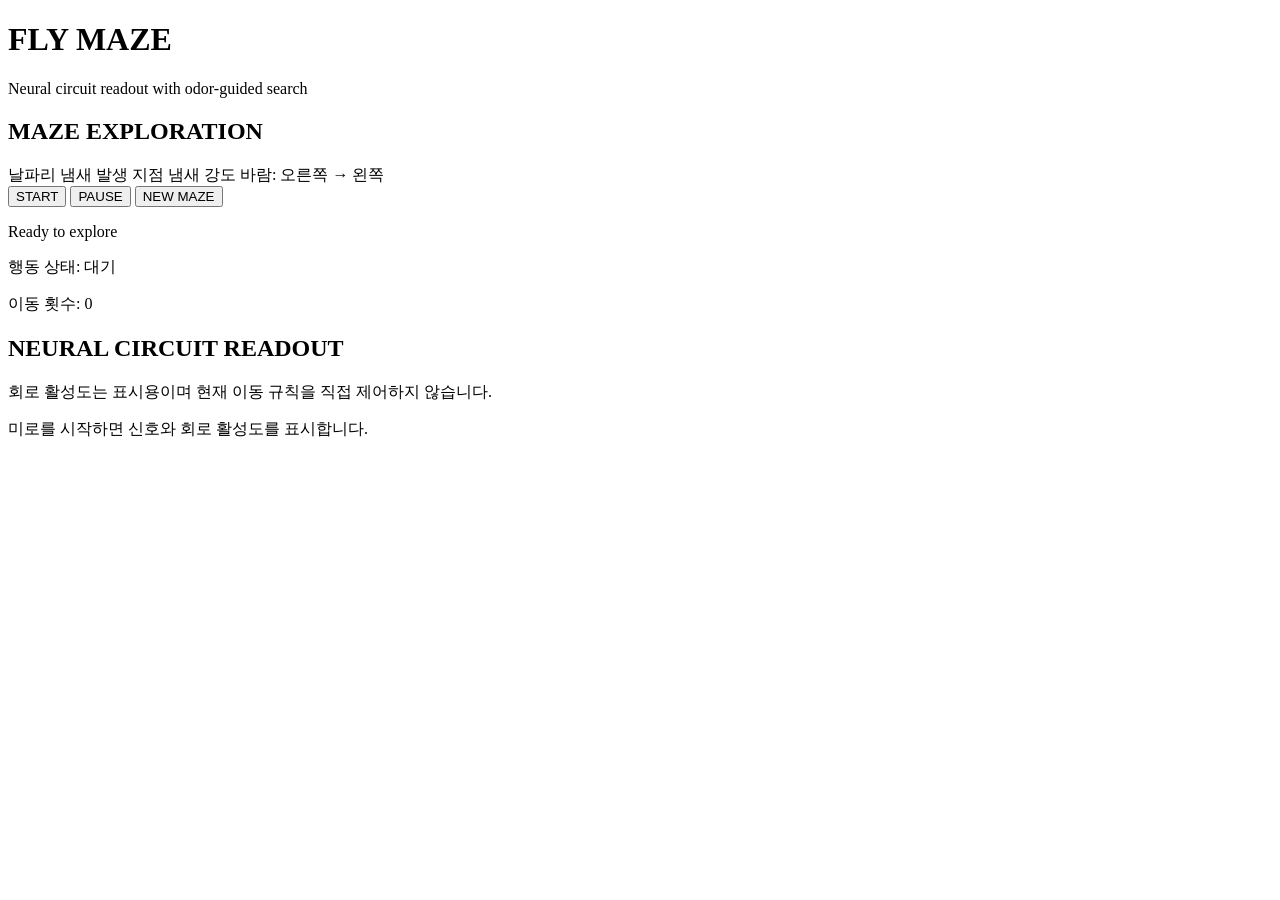
==== Fly_Maze/index.html @ 47dd35a2 "Add Fly Maze biology-inspired prototype" ====
<!DOCTYPE html>
<html lang="ko">
<head>
    <meta charset="UTF-8">
    <meta name="viewport" content="width=device-width, initial-scale=1.0">
    <title>Fly Maze</title>
    <link rel="stylesheet" href="style.css">
</head>
<body>
    <header>
        <h1>FLY MAZE</h1>
        <p>Neural circuit readout with odor-guided search</p>
    </header>
    <main>
        <section class="maze-section">
            <h2>MAZE EXPLORATION</h2>
            <div id="maze" aria-label="미로 시뮬레이션"></div>
            <div class="legend">
                <span><i class="legend-fly"></i>날파리</span>
                <span><i class="legend-goal"></i>냄새 발생 지점</span>
                <span><i class="legend-odor"></i>냄새 강도</span>
                <span>바람: 오른쪽 → 왼쪽</span>
            </div>
            <div class="controls">
                <button id="startBtn" type="button">START</button>
                <button id="pauseBtn" type="button">PAUSE</button>
                <button id="resetBtn" type="button">NEW MAZE</button>
            </div>
            <p id="status" role="status">Ready to explore</p>
            <p id="behaviorMode" class="readout">행동 상태: 대기</p>
            <p id="stepCounter" class="readout">이동 횟수: 0</p>
        </section>
        <section class="neural-section">
            <h2>NEURAL CIRCUIT READOUT</h2>
            <p class="note">회로 활성도는 표시용이며 현재 이동 규칙을 직접 제어하지 않습니다.</p>
            <div id="neuralInfo" aria-live="polite">미로를 시작하면 신호와 회로 활성도를 표시합니다.</div>
        </section>
    </main>
    <script src="neural.js"></script>
    <script src="script.js"></script>
</body>
</html>
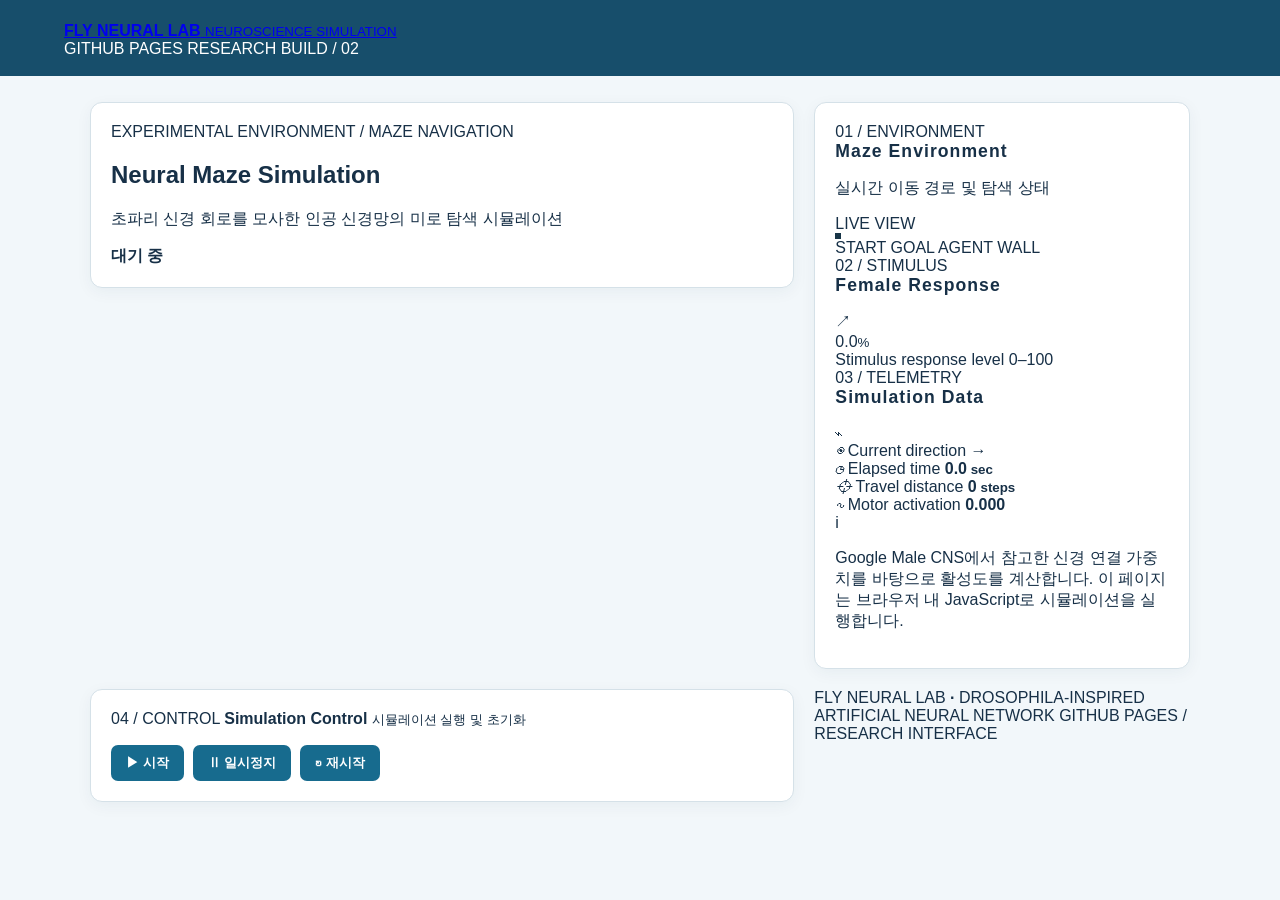
==== commit cbb45968: "Redesign GitHub Pages interface with scientific dark dashboard" ====
--- a/Fly_Maze/index.html
+++ b/Fly_Maze/index.html
@@ -3,40 +3,137 @@
 <head>
     <meta charset="UTF-8">
     <meta name="viewport" content="width=device-width, initial-scale=1.0">
-    <title>Fly Maze</title>
+    <meta name="theme-color" content="#080f1b">
+    <title>Fly Neural Lab | Maze Simulation</title>
+    <link rel="preconnect" href="https://fonts.googleapis.com">
+    <link rel="preconnect" href="https://fonts.gstatic.com" crossorigin>
+    <link href="https://fonts.googleapis.com/css2?family=DM+Mono:wght@400;500&family=Inter:wght@400;500;600;700;800&family=Noto+Sans+KR:wght@400;500;600;700&display=swap" rel="stylesheet">
     <link rel="stylesheet" href="style.css">
 </head>
 <body>
-    <header>
-        <h1>FLY MAZE</h1>
-        <p>Neural circuit readout with odor-guided search</p>
-    </header>
-    <main>
-        <section class="maze-section">
-            <h2>MAZE EXPLORATION</h2>
-            <div id="maze" aria-label="미로 시뮬레이션"></div>
-            <div class="legend">
-                <span><i class="legend-fly"></i>날파리</span>
-                <span><i class="legend-goal"></i>냄새 발생 지점</span>
-                <span><i class="legend-odor"></i>냄새 강도</span>
-                <span>바람: 오른쪽 → 왼쪽</span>
+    <div class="app-shell">
+        <header class="topbar">
+            <a class="brand" href="./" aria-label="Fly Neural Lab home">
+                <span class="brand-mark"><span></span><span></span><span></span></span>
+                <span class="brand-copy">
+                    <strong>FLY NEURAL LAB</strong>
+                    <small>NEUROSCIENCE SIMULATION</small>
+                </span>
+            </a>
+            <div class="topbar-meta">
+                <span class="system-indicator"><i></i> GITHUB PAGES</span>
+                <span class="version-label">RESEARCH BUILD / 02</span>
             </div>
-            <div class="controls">
-                <button id="startBtn" type="button">START</button>
-                <button id="pauseBtn" type="button">PAUSE</button>
-                <button id="resetBtn" type="button">NEW MAZE</button>
-            </div>
-            <p id="status" role="status">Ready to explore</p>
-            <p id="behaviorMode" class="readout">행동 상태: 대기</p>
-            <p id="stepCounter" class="readout">이동 횟수: 0</p>
-        </section>
-        <section class="neural-section">
-            <h2>NEURAL CIRCUIT READOUT</h2>
-            <p class="note">회로 활성도는 표시용이며 현재 이동 규칙을 직접 제어하지 않습니다.</p>
-            <div id="neuralInfo" aria-live="polite">미로를 시작하면 신호와 회로 활성도를 표시합니다.</div>
-        </section>
-    </main>
-    <script src="neural.js"></script>
+        </header>
+
+        <main class="dashboard">
+            <section class="page-heading">
+                <div>
+                    <div class="eyebrow">EXPERIMENTAL ENVIRONMENT <span> / </span> MAZE NAVIGATION</div>
+                    <h1>Neural Maze Simulation</h1>
+                    <p>초파리 신경 회로를 모사한 인공 신경망의 미로 탐색 시뮬레이션</p>
+                </div>
+                <div class="run-state">
+                    <span class="state-dot"></span>
+                    <span id="status" role="status">대기 중</span>
+                </div>
+            </section>
+
+            <section class="workspace">
+                <article class="panel maze-panel">
+                    <div class="panel-heading">
+                        <div>
+                            <span class="panel-index">01 / ENVIRONMENT</span>
+                            <h2>Maze Environment</h2>
+                            <p>실시간 이동 경로 및 탐색 상태</p>
+                        </div>
+                        <span class="live-tag"><i></i> LIVE VIEW</span>
+                    </div>
+                    <div class="maze-stage">
+                        <div class="maze-frame">
+                            <div id="maze" aria-label="미로 시뮬레이션 화면"></div>
+                        </div>
+                    </div>
+                    <div class="maze-legend">
+                        <span><i class="legend-start"></i> START</span>
+                        <span><i class="legend-goal"></i> GOAL</span>
+                        <span><i class="legend-fly"></i> AGENT</span>
+                        <span><i class="legend-wall"></i> WALL</span>
+                    </div>
+                </article>
+
+                <aside class="side-column">
+                    <article class="panel response-panel">
+                        <div class="panel-heading compact">
+                            <div>
+                                <span class="panel-index">02 / STIMULUS</span>
+                                <h2>Female Response</h2>
+                            </div>
+                            <span class="mini-icon">↗</span>
+                        </div>
+                        <div class="response-reading">
+                            <span id="responseValue">0.0</span><small>%</small>
+                        </div>
+                        <div class="response-track"><div id="responseBar"></div></div>
+                        <div class="metric-foot">
+                            <span>Stimulus response level</span>
+                            <span class="metric-unit">0–100</span>
+                        </div>
+                    </article>
+
+                    <article class="panel telemetry-panel">
+                        <div class="panel-heading compact">
+                            <div>
+                                <span class="panel-index">03 / TELEMETRY</span>
+                                <h2>Simulation Data</h2>
+                            </div>
+                            <span class="telemetry-icon">⌁</span>
+                        </div>
+                        <div class="telemetry-list">
+                            <div class="telemetry-row">
+                                <span class="telemetry-label"><i class="data-icon">◉</i> Current direction</span>
+                                <strong id="direction">→</strong>
+                            </div>
+                            <div class="telemetry-row">
+                                <span class="telemetry-label"><i class="data-icon">◷</i> Elapsed time</span>
+                                <strong><span id="time">0.0</span><small> sec</small></strong>
+                            </div>
+                            <div class="telemetry-row">
+                                <span class="telemetry-label"><i class="data-icon">⌖</i> Travel distance</span>
+                                <strong><span id="distance">0</span><small> steps</small></strong>
+                            </div>
+                            <div class="telemetry-row">
+                                <span class="telemetry-label"><i class="data-icon">∿</i> Motor activation</span>
+                                <strong><span id="activationValue">0.000</span></strong>
+                            </div>
+                        </div>
+                    </article>
+                    <div class="note-card">
+                        <span class="note-mark">i</span>
+                        <p>Google Male CNS에서 참고한 신경 연결 가중치를 바탕으로 활성도를 계산합니다. 이 페이지는 브라우저 내 JavaScript로 시뮬레이션을 실행합니다.</p>
+                    </div>
+                </aside>
+            </section>
+
+            <section class="control-panel">
+                <div class="control-copy">
+                    <span class="panel-index">04 / CONTROL</span>
+                    <strong>Simulation Control</strong>
+                    <small>시뮬레이션 실행 및 초기화</small>
+                </div>
+                <div class="controls">
+                    <button id="startButton" class="button button-primary" type="button"><span>▶</span> 시작</button>
+                    <button id="pauseButton" class="button button-secondary" type="button"><span>Ⅱ</span> 일시정지</button>
+                    <button id="resetButton" class="button button-quiet" type="button"><span>↻</span> 재시작</button>
+                </div>
+            </section>
+
+            <footer class="footer">
+                <span>FLY NEURAL LAB <b>·</b> DROSOPHILA-INSPIRED ARTIFICIAL NEURAL NETWORK</span>
+                <span>GITHUB PAGES / RESEARCH INTERFACE</span>
+            </footer>
+        </main>
+    </div>
     <script src="script.js"></script>
 </body>
-</html>
+</html>
--- a/Fly_Maze/style.css
+++ b/Fly_Maze/style.css
@@ -0,0 +1,54 @@
+:root { --cell-size: clamp(16px, 2.7vw, 27px); font-family: "Segoe UI", "Malgun Gothic", sans-serif; color: #173047; background: #f2f7fa; }
+* { box-sizing: border-box; }
+body { margin: 0; min-width: 320px; }
+header { padding: 22px 5vw 18px; color: white; background: #174e6b; }
+header h1 { margin: 0; letter-spacing: .12em; }
+header p { margin: 6px 0 0; color: #d7edf6; }
+main { width: min(1100px, 94vw); margin: 26px auto; display: grid; grid-template-columns: minmax(0, 1.5fr) minmax(250px, .8fr); gap: 20px; align-items: start; }
+section { min-width: 0; padding: 20px; border: 1px solid #d5e1e8; border-radius: 12px; background: white; box-shadow: 0 4px 16px #1c40500d; }
+h2 { margin: 0 0 16px; font-size: 1.1rem; letter-spacing: .06em; }
+#maze { display: grid; width: max-content; max-width: 100%; overflow: auto; border: 3px solid #183547; background: #183547; gap: 1px; }
+.cell { width: clamp(16px, 2.7vw, 27px); aspect-ratio: 1; background-color: #f5f8fa; background-image: linear-gradient(rgba(58,171,222,var(--odor,0)), rgba(58,171,222,var(--odor,0))); }
+.cell.wall { background: #24475b; }
+.cell.goal { background-color: #ffc857; box-shadow: inset 0 0 0 3px #e68a14; }
+.cell.fly { position: relative; z-index: 2; overflow: visible; background-color: #ffedcf; }
+.cell.visited:not(.fly):not(.goal) { position: relative; box-shadow: inset 0 0 0 1px #b9d4df; }
+.cell.visited:not(.fly):not(.goal)::after { content: ""; position: absolute; width: 3px; height: 3px; left: calc(50% - 1.5px); top: calc(50% - 1.5px); border-radius: 50%; background: #d37c4e; opacity: .42; }
+
+/* Small illustrated fly, facing north by default and rotated toward its heading. */
+.fly-sprite { position: absolute; z-index: 3; inset: 1px; display: block; transform: rotate(var(--heading-angle, 0deg)); }
+.fly-core { position: absolute; inset: 0; transform-origin: center; }
+.fly-body { position: absolute; z-index: 2; left: calc(50% - 3px); top: 5px; width: 6px; height: 16px; border: 1px solid #211d20; border-radius: 48% 48% 44% 44%; background: linear-gradient(90deg, #42313a 0 28%, #d89a38 29% 55%, #34242d 56% 100%); box-shadow: 0 1px 2px #182b3766; }
+.fly-head { position: absolute; left: -1px; top: -4px; width: 8px; height: 7px; border: 1px solid #271c27; border-radius: 50%; background: #342334; }
+.fly-eye { position: absolute; top: -2px; width: 2px; height: 2px; border-radius: 50%; background: #b83543; }
+.fly-eye.left { left: 0; } .fly-eye.right { right: 0; }
+.fly-antenna { position: absolute; top: -7px; width: 4px; height: 4px; border-top: 1px solid #27212a; }
+.fly-antenna.left { left: -2px; transform: rotate(-34deg); }
+.fly-antenna.right { right: -2px; transform: rotate(34deg); }
+.fly-wing { position: absolute; z-index: 1; top: 5px; width: 7px; height: 11px; border: 1px solid #668895aa; border-radius: 90% 25% 80% 30%; background: linear-gradient(140deg, #f7ffffdd, #9bc9d288); transform-origin: 90% 80%; }
+.fly-wing.left { left: 1px; transform: rotate(-32deg); }
+.fly-wing.right { right: 1px; transform: scaleX(-1) rotate(-32deg); }
+.fly-sprite::after { content: ""; position: absolute; left: 5px; right: 5px; bottom: 0; height: 3px; border-radius: 50%; background: #17304744; filter: blur(1px); }
+.sim-running .fly-core { animation: fly-bob .42s ease-in-out infinite alternate; }
+.sim-running .fly-wing.left { animation: wing-left .09s ease-in-out infinite alternate; }
+.sim-running .fly-wing.right { animation: wing-right .09s ease-in-out infinite alternate; }
+@keyframes fly-bob { from { transform: translateY(1px) scale(.94); } to { transform: translateY(-1px) scale(1.04); } }
+@keyframes wing-left { from { transform: rotate(-42deg) scaleX(.78); } to { transform: rotate(-17deg) scaleX(1.05); } }
+@keyframes wing-right { from { transform: scaleX(-1) rotate(-42deg) scaleX(.78); } to { transform: scaleX(-1) rotate(-17deg) scaleX(1.05); } }
+.legend { display: flex; flex-wrap: wrap; gap: 9px 16px; margin: 12px 0; color: #415b6c; font-size: .82rem; }
+.legend span { display: inline-flex; gap: 6px; align-items: center; }
+.legend i { width: 12px; height: 12px; display: inline-block; border-radius: 3px; }
+.legend-fly { background: #ff6f61; } .legend-goal { background: #ffc857; } .legend-odor { background: #52b6df; }
+.controls { display: flex; flex-wrap: wrap; gap: 9px; margin-top: 16px; }
+button { padding: 9px 15px; border: 0; border-radius: 7px; color: white; background: #176b8e; font-weight: 700; cursor: pointer; }
+button:hover { background: #104f6a; } button:focus-visible { outline: 3px solid #f0a833; outline-offset: 2px; }
+#pauseBtn { background: #657986; } #resetBtn { background: #39835d; }
+#status { margin: 15px 0 4px; font-weight: 700; }
+.readout { margin: 4px 0; color: #496273; font-size: .9rem; }
+.note { margin: -6px 0 14px; color: #617887; font-size: .86rem; line-height: 1.5; }
+#neuralInfo { line-height: 1.65; overflow-wrap: anywhere; }
+.neuron-row { padding: 6px 8px; border-bottom: 1px solid #e6eef2; }
+.neuron-row strong { color: #174e6b; }
+.sensory-row { margin-bottom: 12px; padding: 9px; border-radius: 7px; background: #f2f7fa; }
+@media (max-width: 760px) { main { grid-template-columns: 1fr; } .cell { width: clamp(15px, 5vw, 25px); } }
+@media (prefers-reduced-motion: reduce) { .sim-running .fly-core, .sim-running .fly-wing { animation-duration: .3s; } }
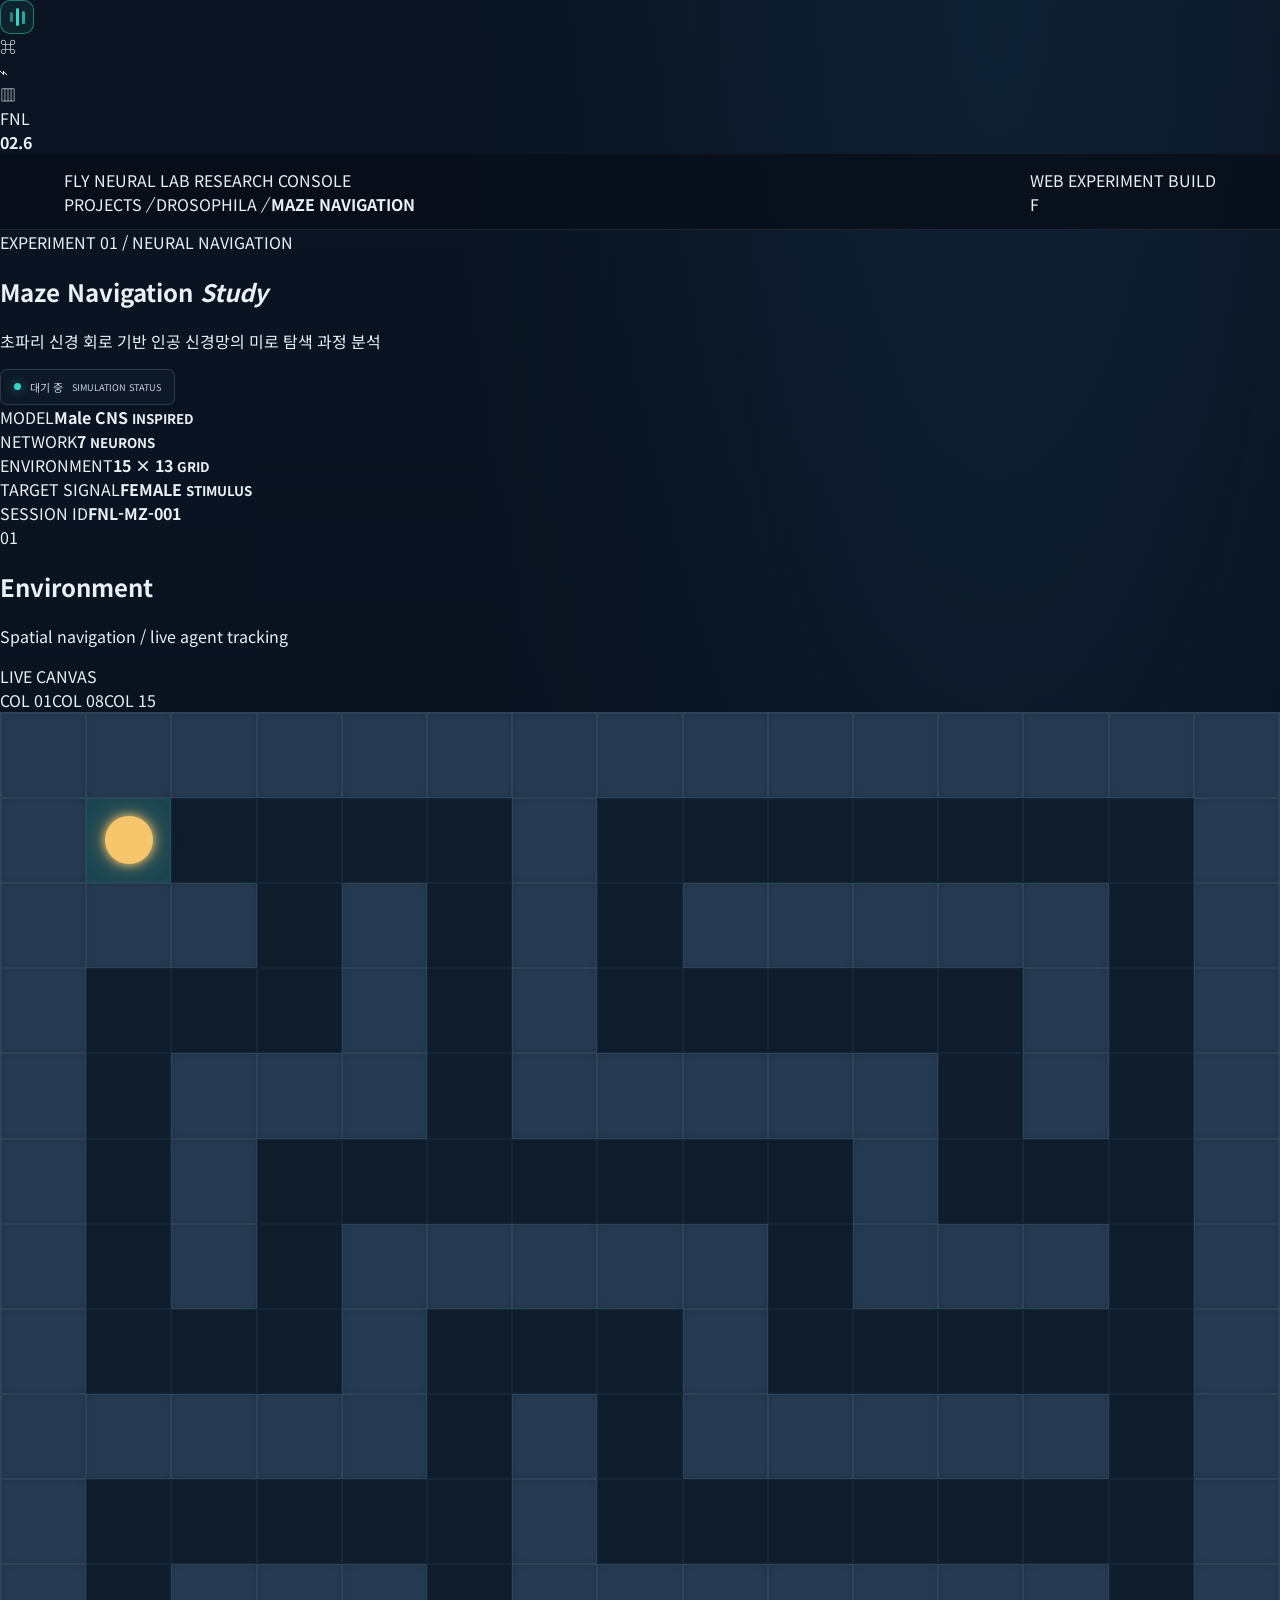
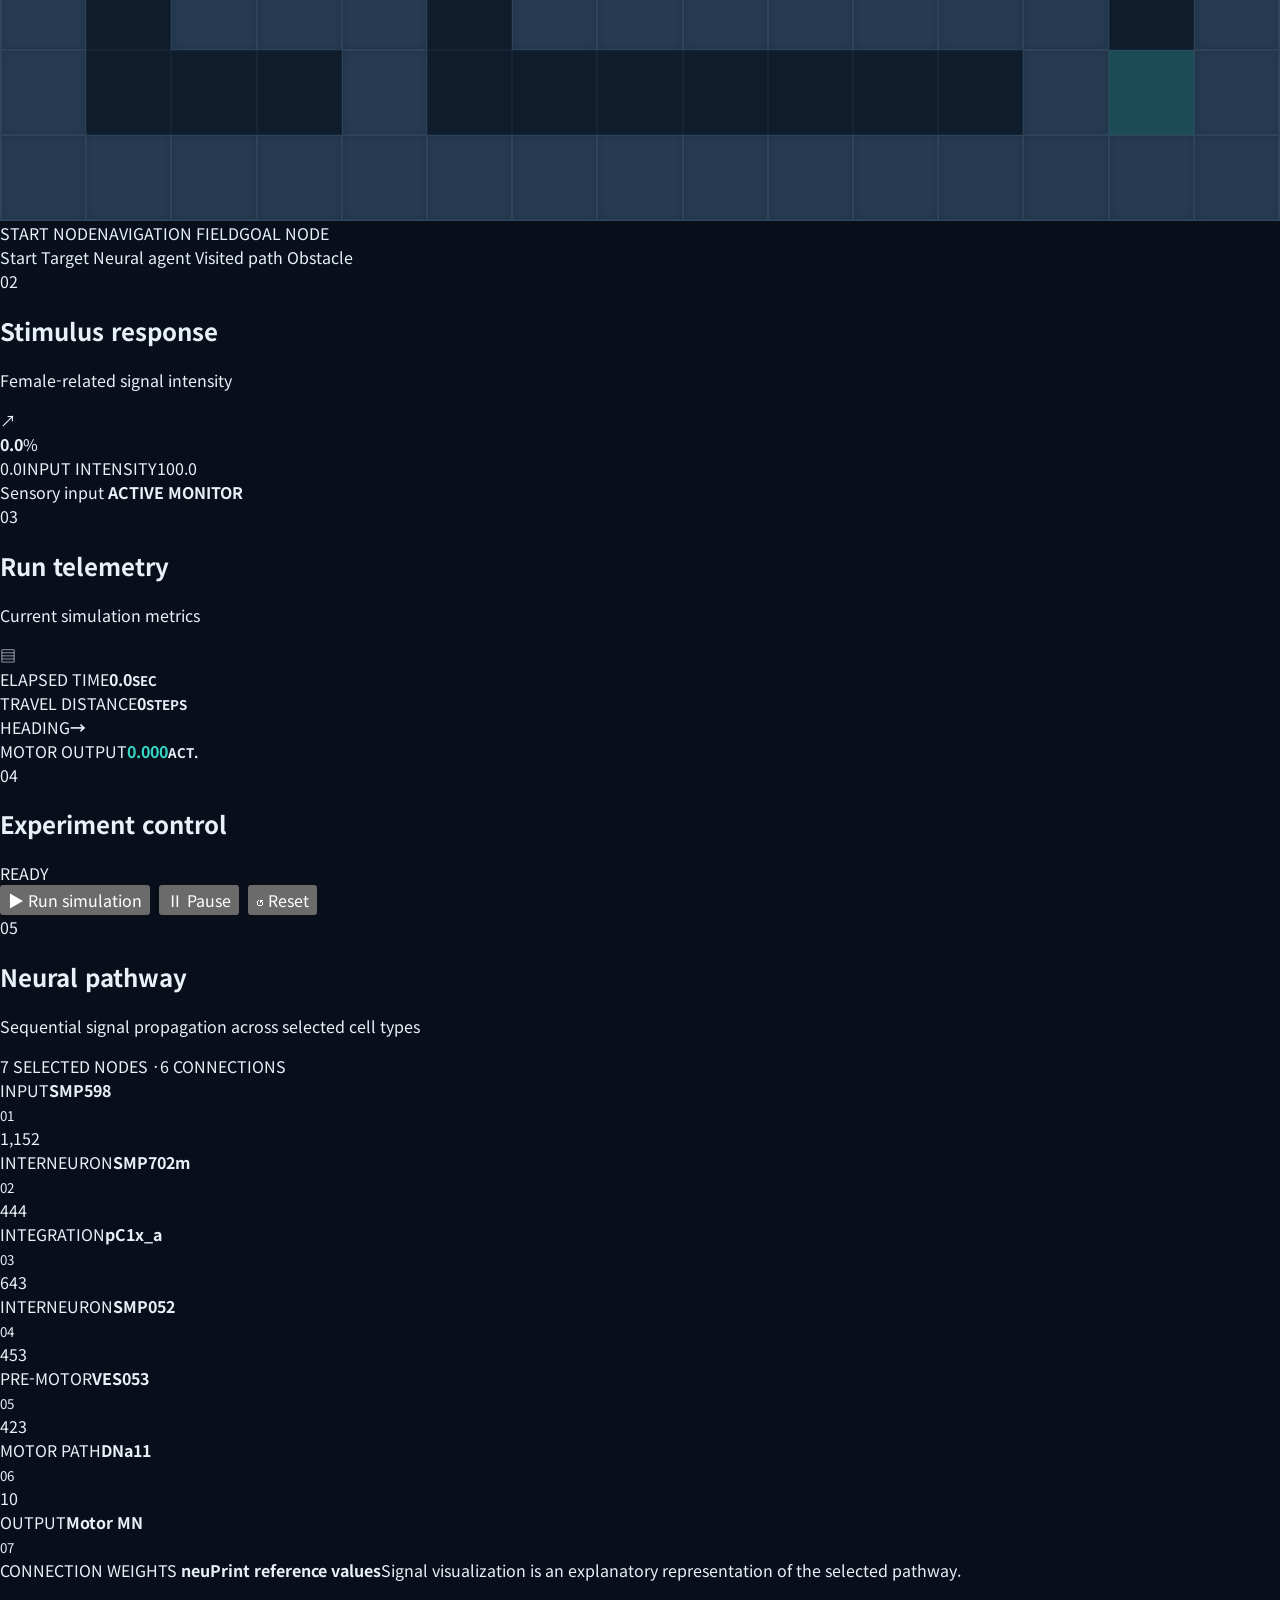
==== commit 6ac88a72: "Redesign GitHub Pages research dashboard layout" ====
--- a/Fly_Maze/index.html
+++ b/Fly_Maze/index.html
@@ -1,139 +1,150 @@
 <!DOCTYPE html>
 <html lang="ko">
 <head>
-    <meta charset="UTF-8">
-    <meta name="viewport" content="width=device-width, initial-scale=1.0">
-    <meta name="theme-color" content="#080f1b">
-    <title>Fly Neural Lab | Maze Simulation</title>
-    <link rel="preconnect" href="https://fonts.googleapis.com">
-    <link rel="preconnect" href="https://fonts.gstatic.com" crossorigin>
-    <link href="https://fonts.googleapis.com/css2?family=DM+Mono:wght@400;500&family=Inter:wght@400;500;600;700;800&family=Noto+Sans+KR:wght@400;500;600;700&display=swap" rel="stylesheet">
-    <link rel="stylesheet" href="style.css">
+  <meta charset="UTF-8">
+  <meta name="viewport" content="width=device-width, initial-scale=1.0">
+  <meta name="theme-color" content="#080d16">
+  <meta name="description" content="Drosophila-inspired neural circuit maze navigation research interface">
+  <title>Fly Neural Lab — Research Console</title>
+  <link rel="preconnect" href="https://fonts.googleapis.com">
+  <link rel="preconnect" href="https://fonts.gstatic.com" crossorigin>
+  <link href="https://fonts.googleapis.com/css2?family=DM+Mono:wght@400;500&family=Manrope:wght@400;500;600;700;800&family=Noto+Sans+KR:wght@400;500;600;700&display=swap" rel="stylesheet">
+  <link rel="stylesheet" href="style.css">
 </head>
 <body>
-    <div class="app-shell">
-        <header class="topbar">
-            <a class="brand" href="./" aria-label="Fly Neural Lab home">
-                <span class="brand-mark"><span></span><span></span><span></span></span>
-                <span class="brand-copy">
-                    <strong>FLY NEURAL LAB</strong>
-                    <small>NEUROSCIENCE SIMULATION</small>
-                </span>
-            </a>
-            <div class="topbar-meta">
-                <span class="system-indicator"><i></i> GITHUB PAGES</span>
-                <span class="version-label">RESEARCH BUILD / 02</span>
+<div class="app">
+  <aside class="rail">
+    <a class="brand-mark" href="./" aria-label="Fly Neural Lab"><span class="wing wing-a"></span><span class="wing wing-b"></span><span class="brand-core"></span></a>
+    <div class="rail-rule"></div>
+    <div class="rail-icon active" title="실험 대시보드">⌘</div>
+    <div class="rail-icon" title="신경 회로">⌁</div>
+    <div class="rail-icon" title="데이터 분석">▥</div>
+    <div class="rail-spacer"></div>
+    <div class="rail-version">FNL<br><b>02.6</b></div>
+  </aside>
+
+  <div class="main-shell">
+    <header class="topbar">
+      <div class="brand-lockup">
+        <div class="brand-name">FLY NEURAL LAB <span>RESEARCH CONSOLE</span></div>
+        <div class="breadcrumb">PROJECTS <i>/</i> DROSOPHILA <i>/</i> <b>MAZE NAVIGATION</b></div>
+      </div>
+      <div class="top-actions">
+        <div class="build-label"><span class="build-dot"></span> WEB EXPERIMENT BUILD</div>
+        <div class="avatar">F</div>
+      </div>
+    </header>
+
+    <main class="content">
+      <section class="intro">
+        <div>
+          <div class="section-kicker"><span class="kicker-line"></span> EXPERIMENT 01 <span class="kicker-muted">/ NEURAL NAVIGATION</span></div>
+          <h1>Maze Navigation <em>Study</em></h1>
+          <p class="intro-copy">초파리 신경 회로 기반 인공 신경망의 미로 탐색 과정 분석</p>
+        </div>
+        <div class="run-state"><span class="state-dot"></span><span id="status" role="status">대기 중</span><small>SIMULATION STATUS</small></div>
+      </section>
+
+      <section class="summary-strip">
+        <div class="summary-item"><span class="summary-label">MODEL</span><strong>Male CNS <small>INSPIRED</small></strong></div>
+        <div class="summary-item"><span class="summary-label">NETWORK</span><strong>7 <small>NEURONS</small></strong></div>
+        <div class="summary-item"><span class="summary-label">ENVIRONMENT</span><strong>15 × 13 <small>GRID</small></strong></div>
+        <div class="summary-item"><span class="summary-label">TARGET SIGNAL</span><strong class="accent-text">FEMALE <small>STIMULUS</small></strong></div>
+        <div class="summary-item summary-id"><span class="summary-label">SESSION ID</span><strong>FNL-MZ-001</strong></div>
+      </section>
+
+      <section class="primary-grid">
+        <article class="surface maze-surface">
+          <div class="surface-head">
+            <div class="surface-title"><span class="index">01</span><div><h2>Environment</h2><p>Spatial navigation / live agent tracking</p></div></div>
+            <div class="live-pill"><span></span> LIVE CANVAS</div>
+          </div>
+          <div class="maze-wrap">
+            <div class="axis axis-top"><span>COL 01</span><span>COL 08</span><span>COL 15</span></div>
+            <div class="maze-viewport"><div id="maze" aria-label="미로 시뮬레이션 화면"></div></div>
+            <div class="axis axis-bottom"><span>START NODE</span><span class="axis-center">NAVIGATION FIELD</span><span>GOAL NODE</span></div>
+          </div>
+          <div class="legend">
+            <span><i class="lg-start"></i> Start</span><span><i class="lg-goal"></i> Target</span><span><i class="lg-agent"></i> Neural agent</span><span><i class="lg-trail"></i> Visited path</span><span><i class="lg-wall"></i> Obstacle</span>
+          </div>
+        </article>
+
+        <aside class="insight-column">
+          <article class="surface stimulus-card">
+            <div class="surface-head small-head"><div class="surface-title"><span class="index">02</span><div><h2>Stimulus response</h2><p>Female-related signal intensity</p></div></div><span class="corner-mark">↗</span></div>
+            <div class="stimulus-number"><strong id="responseValue">0.0</strong><span>%</span></div>
+            <div class="meter"><div id="responseBar"></div><i></i></div>
+            <div class="meter-scale"><span>0.0</span><span>INPUT INTENSITY</span><span>100.0</span></div>
+            <div class="signal-caption"><span class="signal-indicator"></span> Sensory input <b>ACTIVE MONITOR</b></div>
+          </article>
+
+          <article class="surface telemetry-card">
+            <div class="surface-head small-head"><div class="surface-title"><span class="index">03</span><div><h2>Run telemetry</h2><p>Current simulation metrics</p></div></div><span class="telemetry-symbol">▤</span></div>
+            <div class="metric-grid">
+              <div class="metric"><span>ELAPSED TIME</span><strong><b id="time">0.0</b><small>SEC</small></strong></div>
+              <div class="metric"><span>TRAVEL DISTANCE</span><strong><b id="distance">0</b><small>STEPS</small></strong></div>
+              <div class="metric"><span>HEADING</span><strong class="heading-value" id="direction">→</strong></div>
+              <div class="metric"><span>MOTOR OUTPUT</span><strong><b id="activationValue">0.000</b><small>ACT.</small></strong></div>
             </div>
-        </header>
+          </article>
 
-        <main class="dashboard">
-            <section class="page-heading">
-                <div>
-                    <div class="eyebrow">EXPERIMENTAL ENVIRONMENT <span> / </span> MAZE NAVIGATION</div>
-                    <h1>Neural Maze Simulation</h1>
-                    <p>초파리 신경 회로를 모사한 인공 신경망의 미로 탐색 시뮬레이션</p>
-                </div>
-                <div class="run-state">
-                    <span class="state-dot"></span>
-                    <span id="status" role="status">대기 중</span>
-                </div>
-            </section>
+          <article class="surface control-card">
+            <div class="control-heading"><div><span class="index">04</span><h2>Experiment control</h2></div><span class="control-state">READY</span></div>
+            <div class="controls">
+              <button id="startButton" class="btn btn-run" type="button"><span>▶</span> Run simulation</button>
+              <button id="pauseButton" class="btn btn-pause" type="button"><span>Ⅱ</span> Pause</button>
+              <button id="resetButton" class="btn btn-reset" type="button"><span>↺</span> Reset</button>
+            </div>
+          </article>
+        </aside>
+      </section>
 
-            <section class="workspace">
-                <article class="panel maze-panel">
-                    <div class="panel-heading">
-                        <div>
-                            <span class="panel-index">01 / ENVIRONMENT</span>
-                            <h2>Maze Environment</h2>
-                            <p>실시간 이동 경로 및 탐색 상태</p>
-                        </div>
-                        <span class="live-tag"><i></i> LIVE VIEW</span>
-                    </div>
-                    <div class="maze-stage">
-                        <div class="maze-frame">
-                            <div id="maze" aria-label="미로 시뮬레이션 화면"></div>
-                        </div>
-                    </div>
-                    <div class="maze-legend">
-                        <span><i class="legend-start"></i> START</span>
-                        <span><i class="legend-goal"></i> GOAL</span>
-                        <span><i class="legend-fly"></i> AGENT</span>
-                        <span><i class="legend-wall"></i> WALL</span>
-                    </div>
-                </article>
+      <section class="surface network-surface">
+        <div class="surface-head network-head">
+          <div class="surface-title"><span class="index">05</span><div><h2>Neural pathway</h2><p>Sequential signal propagation across selected cell types</p></div></div>
+          <div class="network-meta"><span class="network-dot"></span> 7 SELECTED NODES <i>·</i> 6 CONNECTIONS</div>
+        </div>
+        <div class="pathway" id="neuralPathway">
+          <div class="neuron"><span class="neuron-type">INPUT</span><strong>SMP598</strong><div class="neuron-bar"><i></i></div><small>01</small></div>
+          <div class="synapse"><span>1,152</span><i></i></div>
+          <div class="neuron"><span class="neuron-type">INTERNEURON</span><strong>SMP702m</strong><div class="neuron-bar"><i></i></div><small>02</small></div>
+          <div class="synapse"><span>444</span><i></i></div>
+          <div class="neuron"><span class="neuron-type">INTEGRATION</span><strong>pC1x_a</strong><div class="neuron-bar"><i></i></div><small>03</small></div>
+          <div class="synapse"><span>643</span><i></i></div>
+          <div class="neuron"><span class="neuron-type">INTERNEURON</span><strong>SMP052</strong><div class="neuron-bar"><i></i></div><small>04</small></div>
+          <div class="synapse"><span>453</span><i></i></div>
+          <div class="neuron"><span class="neuron-type">PRE-MOTOR</span><strong>VES053</strong><div class="neuron-bar"><i></i></div><small>05</small></div>
+          <div class="synapse"><span>423</span><i></i></div>
+          <div class="neuron"><span class="neuron-type">MOTOR PATH</span><strong>DNa11</strong><div class="neuron-bar"><i></i></div><small>06</small></div>
+          <div class="synapse"><span>10</span><i></i></div>
+          <div class="neuron neuron-output"><span class="neuron-type">OUTPUT</span><strong>Motor MN</strong><div class="neuron-bar"><i></i></div><small>07</small></div>
+        </div>
+        <div class="network-foot"><span>CONNECTION WEIGHTS <b>neuPrint reference values</b></span><span>Signal visualization is an explanatory representation of the selected pathway.</span></div>
+      </section>
 
-                <aside class="side-column">
-                    <article class="panel response-panel">
-                        <div class="panel-heading compact">
-                            <div>
-                                <span class="panel-index">02 / STIMULUS</span>
-                                <h2>Female Response</h2>
-                            </div>
-                            <span class="mini-icon">↗</span>
-                        </div>
-                        <div class="response-reading">
-                            <span id="responseValue">0.0</span><small>%</small>
-                        </div>
-                        <div class="response-track"><div id="responseBar"></div></div>
-                        <div class="metric-foot">
-                            <span>Stimulus response level</span>
-                            <span class="metric-unit">0–100</span>
-                        </div>
-                    </article>
-
-                    <article class="panel telemetry-panel">
-                        <div class="panel-heading compact">
-                            <div>
-                                <span class="panel-index">03 / TELEMETRY</span>
-                                <h2>Simulation Data</h2>
-                            </div>
-                            <span class="telemetry-icon">⌁</span>
-                        </div>
-                        <div class="telemetry-list">
-                            <div class="telemetry-row">
-                                <span class="telemetry-label"><i class="data-icon">◉</i> Current direction</span>
-                                <strong id="direction">→</strong>
-                            </div>
-                            <div class="telemetry-row">
-                                <span class="telemetry-label"><i class="data-icon">◷</i> Elapsed time</span>
-                                <strong><span id="time">0.0</span><small> sec</small></strong>
-                            </div>
-                            <div class="telemetry-row">
-                                <span class="telemetry-label"><i class="data-icon">⌖</i> Travel distance</span>
-                                <strong><span id="distance">0</span><small> steps</small></strong>
-                            </div>
-                            <div class="telemetry-row">
-                                <span class="telemetry-label"><i class="data-icon">∿</i> Motor activation</span>
-                                <strong><span id="activationValue">0.000</span></strong>
-                            </div>
-                        </div>
-                    </article>
-                    <div class="note-card">
-                        <span class="note-mark">i</span>
-                        <p>Google Male CNS에서 참고한 신경 연결 가중치를 바탕으로 활성도를 계산합니다. 이 페이지는 브라우저 내 JavaScript로 시뮬레이션을 실행합니다.</p>
-                    </div>
-                </aside>
-            </section>
-
-            <section class="control-panel">
-                <div class="control-copy">
-                    <span class="panel-index">04 / CONTROL</span>
-                    <strong>Simulation Control</strong>
-                    <small>시뮬레이션 실행 및 초기화</small>
-                </div>
-                <div class="controls">
-                    <button id="startButton" class="button button-primary" type="button"><span>▶</span> 시작</button>
-                    <button id="pauseButton" class="button button-secondary" type="button"><span>Ⅱ</span> 일시정지</button>
-                    <button id="resetButton" class="button button-quiet" type="button"><span>↻</span> 재시작</button>
-                </div>
-            </section>
-
-            <footer class="footer">
-                <span>FLY NEURAL LAB <b>·</b> DROSOPHILA-INSPIRED ARTIFICIAL NEURAL NETWORK</span>
-                <span>GITHUB PAGES / RESEARCH INTERFACE</span>
-            </footer>
-        </main>
-    </div>
-    <script src="script.js"></script>
+      <footer class="footer"><span>FLY NEURAL LAB <b>×</b> DROSOPHILA-INSPIRED COMPUTATIONAL NEUROSCIENCE</span><span>GITHUB PAGES <i>·</i> RESEARCH INTERFACE 02.6</span></footer>
+    </main>
+  </div>
+</div>
+<script src="script.js"></script>
+<script>
+(() => {
+  const response = document.getElementById('responseValue');
+  const bars = [...document.querySelectorAll('.neuron-bar i')];
+  const nodes = [...document.querySelectorAll('.neuron')];
+  const weights = [1152, 444, 643, 453, 423, 10];
+  const render = () => {
+    const input = Math.max(0, Math.min(1, (parseFloat(response.textContent) || 0) / 100));
+    let signal = input;
+    bars.forEach((bar, index) => {
+      bar.style.width = (signal * 100).toFixed(1) + '%';
+      nodes[index].classList.toggle('is-active', signal > 0.015);
+      if (index < weights.length) signal *= weights[index] / (weights[index] + 100);
+    });
+  };
+  new MutationObserver(render).observe(response, { childList: true, characterData: true, subtree: true });
+  render();
+})();
+</script>
 </body>
 </html>
--- a/Fly_Maze/style.css
+++ b/Fly_Maze/style.css
@@ -1,54 +1,180 @@
-:root { --cell-size: clamp(16px, 2.7vw, 27px); font-family: "Segoe UI", "Malgun Gothic", sans-serif; color: #173047; background: #f2f7fa; }
+:root {
+    color-scheme: dark;
+    --bg: #080f1b;
+    --surface: #101b2b;
+    --surface-raised: #142236;
+    --surface-soft: #0d1725;
+    --border: rgba(148, 174, 204, .14);
+    --border-strong: rgba(148, 174, 204, .23);
+    --text: #e8f0f8;
+    --muted: #8fa2b8;
+    --subtle: #60758d;
+    --cyan: #35d6c2;
+    --blue: #5b9dff;
+    --mono: "DM Mono", monospace;
+    --sans: "Inter", "Noto Sans KR", sans-serif;
+}
 * { box-sizing: border-box; }
-body { margin: 0; min-width: 320px; }
-header { padding: 22px 5vw 18px; color: white; background: #174e6b; }
-header h1 { margin: 0; letter-spacing: .12em; }
-header p { margin: 6px 0 0; color: #d7edf6; }
-main { width: min(1100px, 94vw); margin: 26px auto; display: grid; grid-template-columns: minmax(0, 1.5fr) minmax(250px, .8fr); gap: 20px; align-items: start; }
-section { min-width: 0; padding: 20px; border: 1px solid #d5e1e8; border-radius: 12px; background: white; box-shadow: 0 4px 16px #1c40500d; }
-h2 { margin: 0 0 16px; font-size: 1.1rem; letter-spacing: .06em; }
-#maze { display: grid; width: max-content; max-width: 100%; overflow: auto; border: 3px solid #183547; background: #183547; gap: 1px; }
-.cell { width: clamp(16px, 2.7vw, 27px); aspect-ratio: 1; background-color: #f5f8fa; background-image: linear-gradient(rgba(58,171,222,var(--odor,0)), rgba(58,171,222,var(--odor,0))); }
-.cell.wall { background: #24475b; }
-.cell.goal { background-color: #ffc857; box-shadow: inset 0 0 0 3px #e68a14; }
-.cell.fly { position: relative; z-index: 2; overflow: visible; background-color: #ffedcf; }
-.cell.visited:not(.fly):not(.goal) { position: relative; box-shadow: inset 0 0 0 1px #b9d4df; }
-.cell.visited:not(.fly):not(.goal)::after { content: ""; position: absolute; width: 3px; height: 3px; left: calc(50% - 1.5px); top: calc(50% - 1.5px); border-radius: 50%; background: #d37c4e; opacity: .42; }
+html { min-width: 320px; background: var(--bg); }
+body {
+    margin: 0;
+    min-height: 100vh;
+    color: var(--text);
+    font-family: var(--sans);
+    background:
+        radial-gradient(ellipse at 78% 0%, rgba(34, 91, 133, .17), transparent 34rem),
+        linear-gradient(180deg, #0a1422 0%, var(--bg) 65%);
+}
+button { font: inherit; }
+.app-shell { min-height: 100vh; }
+.topbar {
+    min-height: 76px;
+    padding: 0 clamp(20px, 5vw, 72px);
+    display: flex;
+    align-items: center;
+    justify-content: space-between;
+    border-bottom: 1px solid var(--border);
+    background: rgba(7, 14, 24, .78);
+}
+.brand { display: flex; align-items: center; gap: 13px; color: inherit; text-decoration: none; }
+.brand-mark {
+    width: 34px; height: 34px; border: 1px solid rgba(53, 214, 194, .5);
+    border-radius: 10px; display: flex; align-items: center; justify-content: center; gap: 3px;
+    background: rgba(53, 214, 194, .08);
+}
+.brand-mark span { width: 3px; border-radius: 4px; background: var(--cyan); }
+.brand-mark span:nth-child(1) { height: 10px; opacity: .55; }
+.brand-mark span:nth-child(2) { height: 18px; }
+.brand-mark span:nth-child(3) { height: 13px; opacity: .75; }
+.brand-copy { display: grid; gap: 3px; }
+.brand-copy strong { font-size: 12px; letter-spacing: .16em; font-weight: 800; }
+.brand-copy small, .version-label { color: var(--subtle); font: 9px var(--mono); letter-spacing: .12em; }
+.topbar-meta { display: flex; align-items: center; gap: 22px; }
+.system-indicator, .live-tag {
+    display: inline-flex; align-items: center; gap: 8px; color: #a8bbce;
+    font: 10px var(--mono); letter-spacing: .08em;
+}
+.system-indicator i, .live-tag i, .state-dot {
+    width: 7px; height: 7px; display: inline-block; border-radius: 50%;
+    background: var(--cyan); box-shadow: 0 0 12px rgba(53, 214, 194, .65);
+}
+.dashboard { width: min(1440px, 100%); margin: 0 auto; padding: 42px clamp(20px, 5vw, 72px) 24px; }
+.page-heading { display: flex; justify-content: space-between; align-items: flex-end; gap: 20px; margin-bottom: 27px; }
+.eyebrow, .panel-index { color: var(--cyan); font: 9px var(--mono); letter-spacing: .16em; }
+.eyebrow span { color: var(--subtle); padding: 0 5px; }
+.page-heading h1 { margin: 10px 0 7px; font-size: clamp(25px, 3vw, 36px); letter-spacing: -.045em; font-weight: 700; }
+.page-heading p { margin: 0; color: var(--muted); font-size: 13px; }
+.run-state {
+    display: inline-flex; align-items: center; gap: 9px; flex-shrink: 0;
+    padding: 9px 13px; border: 1px solid var(--border-strong); border-radius: 7px;
+    background: rgba(16, 27, 43, .8); color: #c4d4e3; font-size: 11px;
+}
+.workspace { display: grid; grid-template-columns: minmax(0, 1.75fr) minmax(275px, .8fr); gap: 18px; align-items: stretch; }
+.panel { min-width: 0; border: 1px solid var(--border); border-radius: 12px; background: linear-gradient(145deg, rgba(18, 31, 49, .97), rgba(13, 23, 37, .97)); box-shadow: 0 14px 40px rgba(0, 0, 0, .16); }
+.maze-panel { padding: 22px; }
+.panel-heading { display: flex; justify-content: space-between; align-items: flex-start; gap: 12px; }
+.panel-heading h2 { margin: 7px 0 5px; font-size: 16px; font-weight: 650; letter-spacing: -.02em; }
+.panel-heading p { margin: 0; color: var(--muted); font-size: 11px; }
+.live-tag { padding: 7px 9px; border: 1px solid rgba(53, 214, 194, .2); border-radius: 5px; color: var(--cyan); font-size: 9px; }
+.live-tag i { width: 5px; height: 5px; }
+.maze-stage {
+    min-height: 370px; margin-top: 22px; padding: clamp(12px, 2vw, 24px);
+    display: flex; align-items: center; justify-content: center;
+    border: 1px solid rgba(109, 145, 181, .13); border-radius: 9px;
+    background-color: #0a1421;
+    background-image: linear-gradient(rgba(91, 157, 255, .035) 1px, transparent 1px), linear-gradient(90deg, rgba(91, 157, 255, .035) 1px, transparent 1px);
+    background-size: 24px 24px;
+}
+.maze-frame { width: min(100%, 680px); padding: 8px; border: 1px solid rgba(108, 142, 177, .2); border-radius: 6px; background: #0b1726; box-shadow: 0 0 34px rgba(18, 70, 108, .1); }
+#maze {
+    display: grid; width: 100%; aspect-ratio: 15 / 13; overflow: hidden;
+    border: 1px solid rgba(122, 155, 190, .24); background: #17283b;
+}
+.cell { min-width: 0; min-height: 0; position: relative; border: 1px solid rgba(123, 155, 189, .075); }
+.wall { background: #263b52; box-shadow: inset 0 0 7px rgba(0, 0, 0, .18); }
+.path { background: #0e1c2c; }
+.start { background: rgba(91, 157, 255, .2); }
+.goal { background: rgba(53, 214, 194, .2); }
+.fly { z-index: 1; background: rgba(53, 214, 194, .16); }
+.fly::after {
+    content: " "; position: absolute; width: 58%; height: 58%; left: 21%; top: 21%;
+    border-radius: 50%; background: var(--cyan); box-shadow: 0 0 10px var(--cyan), 0 0 22px rgba(53, 214, 194, .55);
+}
+.maze-legend { display: flex; flex-wrap: wrap; gap: 20px; padding: 17px 2px 0; color: var(--muted); font: 9px var(--mono); letter-spacing: .06em; }
+.maze-legend span { display: inline-flex; align-items: center; gap: 7px; }
+.maze-legend i { width: 8px; height: 8px; display: inline-block; border-radius: 2px; }
+.legend-start { background: var(--blue); }.legend-goal { background: var(--cyan); }.legend-fly { border-radius: 50% !important; background: #f6c66a; }.legend-wall { background: #536b84; }
+.side-column { display: flex; flex-direction: column; gap: 16px; }
+.response-panel, .telemetry-panel { padding: 20px; }
+.compact { align-items: center; }
+.mini-icon, .telemetry-icon { color: var(--cyan); font-size: 20px; }
+.response-reading { display: flex; align-items: baseline; justify-content: center; gap: 5px; padding: 22px 0 17px; }
+.response-reading span { color: var(--text); font: 500 clamp(38px, 4vw, 52px) var(--mono); letter-spacing: -.08em; }
+.response-reading small { color: var(--cyan); font: 14px var(--mono); }
+.response-track { height: 7px; overflow: hidden; border-radius: 10px; background: #26364a; }
+#responseBar { width: 0%; height: 100%; border-radius: inherit; background: linear-gradient(90deg, #287fba, var(--cyan)); box-shadow: 0 0 14px rgba(53, 214, 194, .35); transition: width .2s ease; }
+.metric-foot { display: flex; justify-content: space-between; margin-top: 10px; color: var(--subtle); font: 9px var(--mono); }
+.metric-unit { color: #9db2c8; }
+.telemetry-list { margin-top: 17px; }
+.telemetry-row { display: flex; align-items: center; justify-content: space-between; gap: 10px; padding: 13px 0; border-top: 1px solid var(--border); }
+.telemetry-label { display: flex; align-items: center; gap: 9px; color: var(--muted); font-size: 11px; }
+.data-icon { width: 17px; color: var(--cyan); font-style: normal; text-align: center; }
+.telemetry-row strong { color: #e2edf7; font: 11px var(--mono); }
+.telemetry-row strong small { color: var(--subtle); font-size: 9px; }
+.note-card { display: flex; gap: 10px; align-items: flex-start; padding: 13px 14px; border: 1px solid rgba(91, 157, 255, .15); border-radius: 9px; background: rgba(37, 83, 130, .1); }
+.note-mark { width: 16px; height: 16px; flex: 0 0 16px; display: grid; place-items: center; border-radius: 50%; background: rgba(91, 157, 255, .2); color: #8bb9ff; font: 10px var(--mono); }
+.note-card p { margin: 0; color: #91a8bf; font-size: 10px; line-height: 1.65; }
+.control-panel { display: flex; align-items: center; justify-content: space-between; gap: 20px; margin-top: 18px; padding: 18px 21px; border: 1px solid var(--border); border-radius: 12px; background: rgba(16, 27, 43, .82); }
+.control-copy { display: grid; gap: 5px; }
+.control-copy strong { font-size: 13px; }
+.control-copy small { color: var(--muted); font-size: 10px; }
+.controls { display: flex; flex-wrap: wrap; gap: 9px; }
+.button { min-height: 38px; padding: 0 16px; display: inline-flex; align-items: center; justify-content: center; gap: 8px; border: 1px solid transparent; border-radius: 6px; cursor: pointer; font-size: 11px; font-weight: 650; transition: transform .15s ease, border-color .15s ease, background .15s ease; }
+.button:hover { transform: translateY(-1px); }
+.button:focus-visible { outline: 2px solid var(--cyan); outline-offset: 3px; }
+.button-primary { color: #071b1c; background: var(--cyan); }
+.button-primary:hover { background: #63e6d5; }
+.button-secondary { color: #d5e1ed; border-color: var(--border-strong); background: #1a2a3e; }
+.button-secondary:hover, .button-quiet:hover { border-color: rgba(53, 214, 194, .4); }
+.button-quiet { color: #a9bbcd; border-color: var(--border); background: transparent; }
+.footer { display: flex; justify-content: space-between; gap: 15px; padding: 22px 2px 0; color: #536a82; font: 8px var(--mono); letter-spacing: .08em; }
+.footer b { color: var(--cyan); padding: 0 4px; }
+@media (max-width: 900px) {
+    .workspace { grid-template-columns: minmax(0, 1fr) 275px; }
+    .maze-stage { min-height: 320px; }
+}
+@media (max-width: 720px) {
+    .topbar { min-height: 66px; }
+    .topbar-meta { gap: 0; }.version-label { display: none; }
+    .dashboard { padding-top: 30px; }
+    .page-heading { align-items: flex-start; flex-direction: column; }
+    .workspace { grid-template-columns: 1fr; }
+    .side-column { display: grid; grid-template-columns: 1fr 1fr; }
+    .note-card { grid-column: 1 / -1; }
+    .maze-stage { min-height: 280px; }
+    .control-panel { align-items: flex-start; flex-direction: column; }
+}
+@media (max-width: 480px) {
+    .dashboard { padding-left: 14px; padding-right: 14px; }
+    .topbar { padding-left: 14px; padding-right: 14px; }
+    .side-column { grid-template-columns: 1fr; }
+    .note-card { grid-column: auto; }
+    .maze-panel, .response-panel, .telemetry-panel { padding: 15px; }
+    .maze-stage { min-height: 220px; padding: 9px; }
+    .maze-legend { gap: 12px; }
+    .controls { width: 100%; }
+    .button { flex: 1; padding: 0 9px; }
+    .footer { flex-direction: column; }
+}
 
-/* Small illustrated fly, facing north by default and rotated toward its heading. */
-.fly-sprite { position: absolute; z-index: 3; inset: 1px; display: block; transform: rotate(var(--heading-angle, 0deg)); }
-.fly-core { position: absolute; inset: 0; transform-origin: center; }
-.fly-body { position: absolute; z-index: 2; left: calc(50% - 3px); top: 5px; width: 6px; height: 16px; border: 1px solid #211d20; border-radius: 48% 48% 44% 44%; background: linear-gradient(90deg, #42313a 0 28%, #d89a38 29% 55%, #34242d 56% 100%); box-shadow: 0 1px 2px #182b3766; }
-.fly-head { position: absolute; left: -1px; top: -4px; width: 8px; height: 7px; border: 1px solid #271c27; border-radius: 50%; background: #342334; }
-.fly-eye { position: absolute; top: -2px; width: 2px; height: 2px; border-radius: 50%; background: #b83543; }
-.fly-eye.left { left: 0; } .fly-eye.right { right: 0; }
-.fly-antenna { position: absolute; top: -7px; width: 4px; height: 4px; border-top: 1px solid #27212a; }
-.fly-antenna.left { left: -2px; transform: rotate(-34deg); }
-.fly-antenna.right { right: -2px; transform: rotate(34deg); }
-.fly-wing { position: absolute; z-index: 1; top: 5px; width: 7px; height: 11px; border: 1px solid #668895aa; border-radius: 90% 25% 80% 30%; background: linear-gradient(140deg, #f7ffffdd, #9bc9d288); transform-origin: 90% 80%; }
-.fly-wing.left { left: 1px; transform: rotate(-32deg); }
-.fly-wing.right { right: 1px; transform: scaleX(-1) rotate(-32deg); }
-.fly-sprite::after { content: ""; position: absolute; left: 5px; right: 5px; bottom: 0; height: 3px; border-radius: 50%; background: #17304744; filter: blur(1px); }
-.sim-running .fly-core { animation: fly-bob .42s ease-in-out infinite alternate; }
-.sim-running .fly-wing.left { animation: wing-left .09s ease-in-out infinite alternate; }
-.sim-running .fly-wing.right { animation: wing-right .09s ease-in-out infinite alternate; }
-@keyframes fly-bob { from { transform: translateY(1px) scale(.94); } to { transform: translateY(-1px) scale(1.04); } }
-@keyframes wing-left { from { transform: rotate(-42deg) scaleX(.78); } to { transform: rotate(-17deg) scaleX(1.05); } }
-@keyframes wing-right { from { transform: scaleX(-1) rotate(-42deg) scaleX(.78); } to { transform: scaleX(-1) rotate(-17deg) scaleX(1.05); } }
-.legend { display: flex; flex-wrap: wrap; gap: 9px 16px; margin: 12px 0; color: #415b6c; font-size: .82rem; }
-.legend span { display: inline-flex; gap: 6px; align-items: center; }
-.legend i { width: 12px; height: 12px; display: inline-block; border-radius: 3px; }
-.legend-fly { background: #ff6f61; } .legend-goal { background: #ffc857; } .legend-odor { background: #52b6df; }
-.controls { display: flex; flex-wrap: wrap; gap: 9px; margin-top: 16px; }
-button { padding: 9px 15px; border: 0; border-radius: 7px; color: white; background: #176b8e; font-weight: 700; cursor: pointer; }
-button:hover { background: #104f6a; } button:focus-visible { outline: 3px solid #f0a833; outline-offset: 2px; }
-#pauseBtn { background: #657986; } #resetBtn { background: #39835d; }
-#status { margin: 15px 0 4px; font-weight: 700; }
-.readout { margin: 4px 0; color: #496273; font-size: .9rem; }
-.note { margin: -6px 0 14px; color: #617887; font-size: .86rem; line-height: 1.5; }
-#neuralInfo { line-height: 1.65; overflow-wrap: anywhere; }
-.neuron-row { padding: 6px 8px; border-bottom: 1px solid #e6eef2; }
-.neuron-row strong { color: #174e6b; }
-.sensory-row { margin-bottom: 12px; padding: 9px; border-radius: 7px; background: #f2f7fa; }
-@media (max-width: 760px) { main { grid-template-columns: 1fr; } .cell { width: clamp(15px, 5vw, 25px); } }
-@media (prefers-reduced-motion: reduce) { .sim-running .fly-core, .sim-running .fly-wing { animation-duration: .3s; } }
+/* GitHub Pages dashboard additions */
+#maze { grid-template-columns: repeat(15, minmax(0, 1fr)); grid-template-rows: repeat(13, minmax(0, 1fr)); }
+.cell.visited:not(.fly):not(.start):not(.goal) { background: rgba(53, 214, 194, .18); }
+.cell.visited:not(.fly):not(.start):not(.goal)::after {
+    content: ""; position: absolute; width: 3px; height: 3px; left: calc(50% - 1.5px);
+    top: calc(50% - 1.5px); border-radius: 50%; background: var(--cyan); opacity: .55;
+}
+.fly { position: relative; }
+.fly::after { content: ""; position: absolute; width: 58%; height: 58%; left: 21%; top: 21%;
+    border-radius: 50%; background: #f6c66a; box-shadow: 0 0 10px #f6c66a, 0 0 22px rgba(246, 198, 106, .55); }
+#activationValue { color: var(--cyan); }
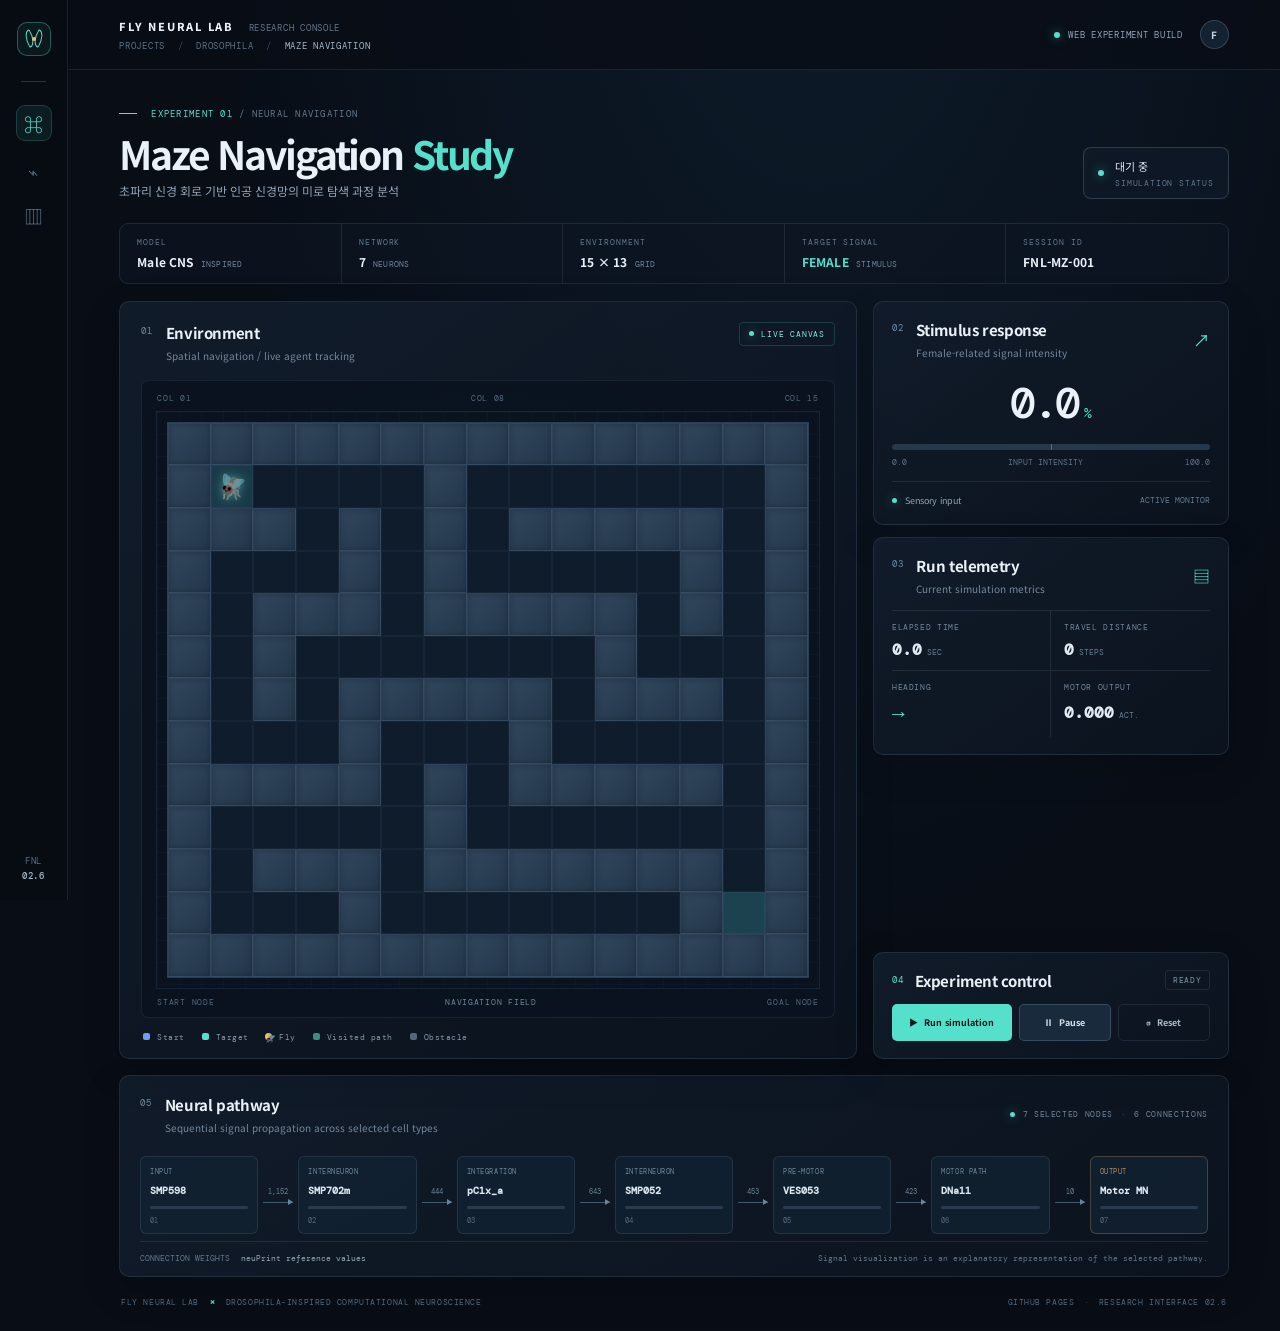
==== commit 714c152e: "Label maze agent as fly" ====
--- a/Fly_Maze/index.html
+++ b/Fly_Maze/index.html
@@ -65,7 +65,7 @@
             <div class="axis axis-bottom"><span>START NODE</span><span class="axis-center">NAVIGATION FIELD</span><span>GOAL NODE</span></div>
           </div>
           <div class="legend">
-            <span><i class="lg-start"></i> Start</span><span><i class="lg-goal"></i> Target</span><span><i class="lg-agent"></i> Neural agent</span><span><i class="lg-trail"></i> Visited path</span><span><i class="lg-wall"></i> Obstacle</span>
+            <span><i class="lg-start"></i> Start</span><span><i class="lg-goal"></i> Target</span><span><i class="lg-agent">🪰</i> Fly</span><span><i class="lg-trail"></i> Visited path</span><span><i class="lg-wall"></i> Obstacle</span>
           </div>
         </article>
 
--- a/Fly_Maze/style.css
+++ b/Fly_Maze/style.css
@@ -1,180 +1,133 @@
-:root {
-    color-scheme: dark;
-    --bg: #080f1b;
-    --surface: #101b2b;
-    --surface-raised: #142236;
-    --surface-soft: #0d1725;
-    --border: rgba(148, 174, 204, .14);
-    --border-strong: rgba(148, 174, 204, .23);
-    --text: #e8f0f8;
-    --muted: #8fa2b8;
-    --subtle: #60758d;
-    --cyan: #35d6c2;
-    --blue: #5b9dff;
-    --mono: "DM Mono", monospace;
-    --sans: "Inter", "Noto Sans KR", sans-serif;
+:root{
+ --bg:#080d16;--panel:#101a28;--panel-2:#0c1521;--line:rgba(155,181,210,.13);
+ --line-strong:rgba(155,181,210,.23);--text:#eaf1f8;--muted:#8b9bad;--dim:#536579;
+ --cyan:#55e0cc;--blue:#6a9fff;--amber:#efbd72;--mono:"DM Mono",monospace;
+ --sans:"Manrope","Noto Sans KR",sans-serif
 }
-* { box-sizing: border-box; }
-html { min-width: 320px; background: var(--bg); }
-body {
-    margin: 0;
-    min-height: 100vh;
-    color: var(--text);
-    font-family: var(--sans);
-    background:
-        radial-gradient(ellipse at 78% 0%, rgba(34, 91, 133, .17), transparent 34rem),
-        linear-gradient(180deg, #0a1422 0%, var(--bg) 65%);
-}
-button { font: inherit; }
-.app-shell { min-height: 100vh; }
-.topbar {
-    min-height: 76px;
-    padding: 0 clamp(20px, 5vw, 72px);
-    display: flex;
-    align-items: center;
-    justify-content: space-between;
-    border-bottom: 1px solid var(--border);
-    background: rgba(7, 14, 24, .78);
-}
-.brand { display: flex; align-items: center; gap: 13px; color: inherit; text-decoration: none; }
-.brand-mark {
-    width: 34px; height: 34px; border: 1px solid rgba(53, 214, 194, .5);
-    border-radius: 10px; display: flex; align-items: center; justify-content: center; gap: 3px;
-    background: rgba(53, 214, 194, .08);
-}
-.brand-mark span { width: 3px; border-radius: 4px; background: var(--cyan); }
-.brand-mark span:nth-child(1) { height: 10px; opacity: .55; }
-.brand-mark span:nth-child(2) { height: 18px; }
-.brand-mark span:nth-child(3) { height: 13px; opacity: .75; }
-.brand-copy { display: grid; gap: 3px; }
-.brand-copy strong { font-size: 12px; letter-spacing: .16em; font-weight: 800; }
-.brand-copy small, .version-label { color: var(--subtle); font: 9px var(--mono); letter-spacing: .12em; }
-.topbar-meta { display: flex; align-items: center; gap: 22px; }
-.system-indicator, .live-tag {
-    display: inline-flex; align-items: center; gap: 8px; color: #a8bbce;
-    font: 10px var(--mono); letter-spacing: .08em;
-}
-.system-indicator i, .live-tag i, .state-dot {
-    width: 7px; height: 7px; display: inline-block; border-radius: 50%;
-    background: var(--cyan); box-shadow: 0 0 12px rgba(53, 214, 194, .65);
-}
-.dashboard { width: min(1440px, 100%); margin: 0 auto; padding: 42px clamp(20px, 5vw, 72px) 24px; }
-.page-heading { display: flex; justify-content: space-between; align-items: flex-end; gap: 20px; margin-bottom: 27px; }
-.eyebrow, .panel-index { color: var(--cyan); font: 9px var(--mono); letter-spacing: .16em; }
-.eyebrow span { color: var(--subtle); padding: 0 5px; }
-.page-heading h1 { margin: 10px 0 7px; font-size: clamp(25px, 3vw, 36px); letter-spacing: -.045em; font-weight: 700; }
-.page-heading p { margin: 0; color: var(--muted); font-size: 13px; }
-.run-state {
-    display: inline-flex; align-items: center; gap: 9px; flex-shrink: 0;
-    padding: 9px 13px; border: 1px solid var(--border-strong); border-radius: 7px;
-    background: rgba(16, 27, 43, .8); color: #c4d4e3; font-size: 11px;
-}
-.workspace { display: grid; grid-template-columns: minmax(0, 1.75fr) minmax(275px, .8fr); gap: 18px; align-items: stretch; }
-.panel { min-width: 0; border: 1px solid var(--border); border-radius: 12px; background: linear-gradient(145deg, rgba(18, 31, 49, .97), rgba(13, 23, 37, .97)); box-shadow: 0 14px 40px rgba(0, 0, 0, .16); }
-.maze-panel { padding: 22px; }
-.panel-heading { display: flex; justify-content: space-between; align-items: flex-start; gap: 12px; }
-.panel-heading h2 { margin: 7px 0 5px; font-size: 16px; font-weight: 650; letter-spacing: -.02em; }
-.panel-heading p { margin: 0; color: var(--muted); font-size: 11px; }
-.live-tag { padding: 7px 9px; border: 1px solid rgba(53, 214, 194, .2); border-radius: 5px; color: var(--cyan); font-size: 9px; }
-.live-tag i { width: 5px; height: 5px; }
-.maze-stage {
-    min-height: 370px; margin-top: 22px; padding: clamp(12px, 2vw, 24px);
-    display: flex; align-items: center; justify-content: center;
-    border: 1px solid rgba(109, 145, 181, .13); border-radius: 9px;
-    background-color: #0a1421;
-    background-image: linear-gradient(rgba(91, 157, 255, .035) 1px, transparent 1px), linear-gradient(90deg, rgba(91, 157, 255, .035) 1px, transparent 1px);
-    background-size: 24px 24px;
-}
-.maze-frame { width: min(100%, 680px); padding: 8px; border: 1px solid rgba(108, 142, 177, .2); border-radius: 6px; background: #0b1726; box-shadow: 0 0 34px rgba(18, 70, 108, .1); }
-#maze {
-    display: grid; width: 100%; aspect-ratio: 15 / 13; overflow: hidden;
-    border: 1px solid rgba(122, 155, 190, .24); background: #17283b;
-}
-.cell { min-width: 0; min-height: 0; position: relative; border: 1px solid rgba(123, 155, 189, .075); }
-.wall { background: #263b52; box-shadow: inset 0 0 7px rgba(0, 0, 0, .18); }
-.path { background: #0e1c2c; }
-.start { background: rgba(91, 157, 255, .2); }
-.goal { background: rgba(53, 214, 194, .2); }
-.fly { z-index: 1; background: rgba(53, 214, 194, .16); }
-.fly::after {
-    content: " "; position: absolute; width: 58%; height: 58%; left: 21%; top: 21%;
-    border-radius: 50%; background: var(--cyan); box-shadow: 0 0 10px var(--cyan), 0 0 22px rgba(53, 214, 194, .55);
-}
-.maze-legend { display: flex; flex-wrap: wrap; gap: 20px; padding: 17px 2px 0; color: var(--muted); font: 9px var(--mono); letter-spacing: .06em; }
-.maze-legend span { display: inline-flex; align-items: center; gap: 7px; }
-.maze-legend i { width: 8px; height: 8px; display: inline-block; border-radius: 2px; }
-.legend-start { background: var(--blue); }.legend-goal { background: var(--cyan); }.legend-fly { border-radius: 50% !important; background: #f6c66a; }.legend-wall { background: #536b84; }
-.side-column { display: flex; flex-direction: column; gap: 16px; }
-.response-panel, .telemetry-panel { padding: 20px; }
-.compact { align-items: center; }
-.mini-icon, .telemetry-icon { color: var(--cyan); font-size: 20px; }
-.response-reading { display: flex; align-items: baseline; justify-content: center; gap: 5px; padding: 22px 0 17px; }
-.response-reading span { color: var(--text); font: 500 clamp(38px, 4vw, 52px) var(--mono); letter-spacing: -.08em; }
-.response-reading small { color: var(--cyan); font: 14px var(--mono); }
-.response-track { height: 7px; overflow: hidden; border-radius: 10px; background: #26364a; }
-#responseBar { width: 0%; height: 100%; border-radius: inherit; background: linear-gradient(90deg, #287fba, var(--cyan)); box-shadow: 0 0 14px rgba(53, 214, 194, .35); transition: width .2s ease; }
-.metric-foot { display: flex; justify-content: space-between; margin-top: 10px; color: var(--subtle); font: 9px var(--mono); }
-.metric-unit { color: #9db2c8; }
-.telemetry-list { margin-top: 17px; }
-.telemetry-row { display: flex; align-items: center; justify-content: space-between; gap: 10px; padding: 13px 0; border-top: 1px solid var(--border); }
-.telemetry-label { display: flex; align-items: center; gap: 9px; color: var(--muted); font-size: 11px; }
-.data-icon { width: 17px; color: var(--cyan); font-style: normal; text-align: center; }
-.telemetry-row strong { color: #e2edf7; font: 11px var(--mono); }
-.telemetry-row strong small { color: var(--subtle); font-size: 9px; }
-.note-card { display: flex; gap: 10px; align-items: flex-start; padding: 13px 14px; border: 1px solid rgba(91, 157, 255, .15); border-radius: 9px; background: rgba(37, 83, 130, .1); }
-.note-mark { width: 16px; height: 16px; flex: 0 0 16px; display: grid; place-items: center; border-radius: 50%; background: rgba(91, 157, 255, .2); color: #8bb9ff; font: 10px var(--mono); }
-.note-card p { margin: 0; color: #91a8bf; font-size: 10px; line-height: 1.65; }
-.control-panel { display: flex; align-items: center; justify-content: space-between; gap: 20px; margin-top: 18px; padding: 18px 21px; border: 1px solid var(--border); border-radius: 12px; background: rgba(16, 27, 43, .82); }
-.control-copy { display: grid; gap: 5px; }
-.control-copy strong { font-size: 13px; }
-.control-copy small { color: var(--muted); font-size: 10px; }
-.controls { display: flex; flex-wrap: wrap; gap: 9px; }
-.button { min-height: 38px; padding: 0 16px; display: inline-flex; align-items: center; justify-content: center; gap: 8px; border: 1px solid transparent; border-radius: 6px; cursor: pointer; font-size: 11px; font-weight: 650; transition: transform .15s ease, border-color .15s ease, background .15s ease; }
-.button:hover { transform: translateY(-1px); }
-.button:focus-visible { outline: 2px solid var(--cyan); outline-offset: 3px; }
-.button-primary { color: #071b1c; background: var(--cyan); }
-.button-primary:hover { background: #63e6d5; }
-.button-secondary { color: #d5e1ed; border-color: var(--border-strong); background: #1a2a3e; }
-.button-secondary:hover, .button-quiet:hover { border-color: rgba(53, 214, 194, .4); }
-.button-quiet { color: #a9bbcd; border-color: var(--border); background: transparent; }
-.footer { display: flex; justify-content: space-between; gap: 15px; padding: 22px 2px 0; color: #536a82; font: 8px var(--mono); letter-spacing: .08em; }
-.footer b { color: var(--cyan); padding: 0 4px; }
-@media (max-width: 900px) {
-    .workspace { grid-template-columns: minmax(0, 1fr) 275px; }
-    .maze-stage { min-height: 320px; }
-}
-@media (max-width: 720px) {
-    .topbar { min-height: 66px; }
-    .topbar-meta { gap: 0; }.version-label { display: none; }
-    .dashboard { padding-top: 30px; }
-    .page-heading { align-items: flex-start; flex-direction: column; }
-    .workspace { grid-template-columns: 1fr; }
-    .side-column { display: grid; grid-template-columns: 1fr 1fr; }
-    .note-card { grid-column: 1 / -1; }
-    .maze-stage { min-height: 280px; }
-    .control-panel { align-items: flex-start; flex-direction: column; }
-}
-@media (max-width: 480px) {
-    .dashboard { padding-left: 14px; padding-right: 14px; }
-    .topbar { padding-left: 14px; padding-right: 14px; }
-    .side-column { grid-template-columns: 1fr; }
-    .note-card { grid-column: auto; }
-    .maze-panel, .response-panel, .telemetry-panel { padding: 15px; }
-    .maze-stage { min-height: 220px; padding: 9px; }
-    .maze-legend { gap: 12px; }
-    .controls { width: 100%; }
-    .button { flex: 1; padding: 0 9px; }
-    .footer { flex-direction: column; }
-}
-
-/* GitHub Pages dashboard additions */
-#maze { grid-template-columns: repeat(15, minmax(0, 1fr)); grid-template-rows: repeat(13, minmax(0, 1fr)); }
-.cell.visited:not(.fly):not(.start):not(.goal) { background: rgba(53, 214, 194, .18); }
-.cell.visited:not(.fly):not(.start):not(.goal)::after {
-    content: ""; position: absolute; width: 3px; height: 3px; left: calc(50% - 1.5px);
-    top: calc(50% - 1.5px); border-radius: 50%; background: var(--cyan); opacity: .55;
-}
-.fly { position: relative; }
-.fly::after { content: ""; position: absolute; width: 58%; height: 58%; left: 21%; top: 21%;
-    border-radius: 50%; background: #f6c66a; box-shadow: 0 0 10px #f6c66a, 0 0 22px rgba(246, 198, 106, .55); }
-#activationValue { color: var(--cyan); }
+*{box-sizing:border-box}
+html{min-width:320px;background:var(--bg);scroll-behavior:smooth}
+body{margin:0;min-height:100vh;color:var(--text);font-family:var(--sans);background:radial-gradient(ellipse at 64% -12%,rgba(37,91,130,.19),transparent 39rem),#080d16}
+button{font:inherit}
+.app{min-height:100vh;display:flex}
+.rail{width:68px;flex:0 0 68px;min-height:100vh;position:sticky;top:0;height:100vh;display:flex;align-items:center;flex-direction:column;padding:22px 0 17px;background:#070c13;border-right:1px solid var(--line)}
+.brand-mark{width:34px;height:34px;border:1px solid rgba(85,224,204,.35);border-radius:10px;display:grid;place-items:center;position:relative;background:rgba(85,224,204,.06)}
+.wing{position:absolute;width:9px;height:17px;border:1.5px solid var(--cyan);border-radius:100% 10% 100% 10%;transform:rotate(-30deg)}
+.wing-a{left:7px;top:7px}.wing-b{right:7px;top:7px;transform:scaleX(-1) rotate(-30deg)}
+.brand-core{width:4px;height:4px;border-radius:50%;background:var(--amber);z-index:1}
+.rail-rule{width:25px;height:1px;background:var(--line-strong);margin:25px 0 18px}
+.rail-icon{width:36px;height:36px;margin:5px 0;display:grid;place-items:center;border:1px solid transparent;border-radius:9px;color:#60758b;font-size:19px}
+.rail-icon.active{color:var(--cyan);border-color:rgba(85,224,204,.19);background:rgba(85,224,204,.08)}
+.rail-spacer{flex:1}
+.rail-version{color:#5a6d81;text-align:center;font:9px/1.6 var(--mono);letter-spacing:.08em}
+.rail-version b{color:#a8b8c9;font-weight:500}
+.main-shell{min-width:0;flex:1}
+.topbar{height:70px;padding:0 clamp(20px,4vw,58px);display:flex;justify-content:space-between;align-items:center;border-bottom:1px solid var(--line);background:rgba(8,13,22,.76)}
+.brand-lockup{display:grid;gap:6px}
+.brand-name{font-size:11px;font-weight:800;letter-spacing:.16em}.brand-name span{margin-left:10px;color:#64768a;font:9px var(--mono);letter-spacing:.08em}
+.breadcrumb{color:#5e7186;font:9px var(--mono);letter-spacing:.08em}.breadcrumb i{padding:0 7px;color:#35485b;font-style:normal}.breadcrumb b{color:#a6b7c9;font-weight:400}
+.top-actions{display:flex;align-items:center;gap:17px}
+.build-label{display:flex;align-items:center;gap:8px;color:#91a4b8;font:9px var(--mono);letter-spacing:.08em}
+.build-dot,.state-dot,.live-pill span,.signal-indicator,.network-dot{width:6px;height:6px;border-radius:50%;background:var(--cyan);box-shadow:0 0 11px rgba(85,224,204,.6)}
+.avatar{width:29px;height:29px;display:grid;place-items:center;border:1px solid var(--line-strong);border-radius:50%;color:#c4d3e1;background:#142131;font-size:10px;font-weight:700}
+.content{width:min(1600px,100%);margin:auto;padding:38px clamp(20px,4vw,58px) 24px}
+.intro{display:flex;align-items:flex-end;justify-content:space-between;gap:20px;margin-bottom:24px}
+.section-kicker,.index{color:var(--cyan);font:9px var(--mono);letter-spacing:.14em}
+.kicker-line{display:inline-block;width:18px;height:1px;margin:0 8px 3px 0;background:var(--cyan)}
+.kicker-muted{color:#65788c}
+h1{margin:12px 0 6px;font-size:clamp(27px,3.2vw,39px);font-weight:700;letter-spacing:-.055em;line-height:1.12}
+h1 em{color:var(--cyan);font-style:normal}
+.intro-copy{margin:0;color:#92a3b5;font-size:12px}
+.run-state{display:grid;grid-template-columns:8px auto;align-items:center;column-gap:9px;row-gap:4px;padding:10px 14px;border:1px solid var(--line-strong);border-radius:8px;background:rgba(16,26,40,.75);color:#d9e4ee;font-size:11px}
+.run-state .state-dot{grid-row:1/3}.run-state small{grid-column:2;color:#61758a;font:8px var(--mono);letter-spacing:.1em}
+.summary-strip{display:grid;grid-template-columns:repeat(5,1fr);margin-bottom:17px;border:1px solid var(--line);border-radius:9px;background:rgba(13,22,34,.72)}
+.summary-item{min-width:0;padding:13px 17px;border-right:1px solid var(--line);display:grid;gap:6px}
+.summary-item:last-child{border:0}
+.summary-label{color:#65798e;font:8px var(--mono);letter-spacing:.12em}
+.summary-item strong{font-size:12px;font-weight:700;letter-spacing:.015em}
+.summary-item strong small{margin-left:4px;color:#72869b;font:8px var(--mono)}
+.accent-text{color:var(--cyan)}
+.primary-grid{display:grid;grid-template-columns:minmax(0,1.7fr) minmax(300px,.82fr);gap:16px;align-items:stretch}
+.surface{min-width:0;border:1px solid var(--line);border-radius:10px;background:linear-gradient(145deg,rgba(17,28,43,.97),rgba(11,19,30,.98));box-shadow:0 13px 40px rgba(0,0,0,.13)}
+.maze-surface{padding:20px 21px 16px}
+.surface-head{display:flex;justify-content:space-between;align-items:flex-start;gap:14px}
+.surface-title{display:flex;align-items:flex-start;gap:12px}
+.surface-title .index{padding-top:3px;color:#718ba4}
+.surface-title h2,.control-heading h2{margin:0;font-size:15px;font-weight:700;letter-spacing:-.025em}
+.surface-title p{margin:5px 0 0;color:#75889d;font-size:10px}
+.live-pill{display:flex;align-items:center;gap:7px;padding:6px 9px;border:1px solid rgba(85,224,204,.18);border-radius:4px;color:#8ce7d9;font:8px var(--mono);letter-spacing:.1em}
+.live-pill span{width:5px;height:5px}
+.maze-wrap{margin-top:17px;padding:12px 14px 10px;border:1px solid rgba(128,158,190,.12);border-radius:7px;background:radial-gradient(ellipse at 50% 48%,rgba(29,68,91,.14),transparent 70%),#09121e}
+.axis{display:flex;justify-content:space-between;color:#536a80;font:8px var(--mono);letter-spacing:.09em}
+.axis-top{padding:0 1px 8px}.axis-bottom{padding:8px 1px 0}.axis-center{color:#71869b}
+.maze-viewport{display:flex;justify-content:center;align-items:center;min-height:340px;padding:10px;border:1px solid rgba(94,135,171,.15);background-image:linear-gradient(rgba(94,135,171,.045) 1px,transparent 1px),linear-gradient(90deg,rgba(94,135,171,.045) 1px,transparent 1px);background-size:22px 22px}
+#maze{display:grid;width:min(100%,690px);aspect-ratio:15/13;overflow:hidden;border:1px solid rgba(113,151,187,.26);background:#122235;grid-template-columns:repeat(15,minmax(0,1fr));grid-template-rows:repeat(13,minmax(0,1fr))}
+.cell{position:relative;min-width:0;min-height:0;border:1px solid rgba(124,158,190,.07)}
+.wall{background:linear-gradient(135deg,#31465d,#24374b);box-shadow:inset 0 0 7px rgba(0,0,0,.25)}
+.path{background:#0e1c2b}
+.start{background:rgba(106,159,255,.17)}
+.goal{background:rgba(85,224,204,.17)}
+.fly{z-index:2;position:relative;background:rgba(85,224,204,.13)}
+.fly::after{content:"🪰";position:absolute;inset:0;display:grid;place-items:center;font-family:system-ui,sans-serif;font-size:clamp(12px,2.2vw,24px);line-height:1;filter:drop-shadow(0 0 5px rgba(85,224,204,.55));}
+.cell.visited:not(.fly):not(.start):not(.goal){background:rgba(85,224,204,.2)}
+.cell.visited:not(.fly):not(.start):not(.goal)::after{content:"";position:absolute;left:calc(50% - 2px);top:calc(50% - 2px);width:4px;height:4px;border-radius:50%;background:rgba(85,224,204,.65)}
+.legend{display:flex;flex-wrap:wrap;gap:17px;padding:14px 2px 0;color:#8799ac;font:8px var(--mono);letter-spacing:.06em}
+.legend span{display:flex;align-items:center;gap:7px}.legend i{width:7px;height:7px;border-radius:2px;display:inline-block}
+.lg-start{background:var(--blue)}.lg-goal{background:var(--cyan)}.lg-agent{background:var(--amber);border-radius:50%!important}.lg-trail{background:#398e84}.lg-wall{background:#52677e}
+.insight-column{display:flex;flex-direction:column;gap:12px}
+.stimulus-card,.telemetry-card,.control-card{padding:17px 18px}
+.small-head{align-items:center}
+.corner-mark,.telemetry-symbol{color:var(--cyan);font-size:17px}
+.stimulus-number{display:flex;align-items:baseline;justify-content:center;gap:6px;padding:15px 0 13px}
+.stimulus-number strong{font:500 43px var(--mono);letter-spacing:-.08em}
+.stimulus-number span{color:var(--cyan);font:13px var(--mono)}
+.meter{height:6px;position:relative;overflow:hidden;border-radius:10px;background:#26384b}
+#responseBar{height:100%;width:0;border-radius:inherit;background:linear-gradient(90deg,#4d8fe0,var(--cyan));box-shadow:0 0 12px rgba(85,224,204,.35);transition:width .2s ease}
+.meter>i{position:absolute;top:0;bottom:0;left:50%;width:1px;background:rgba(255,255,255,.25)}
+.meter-scale{display:flex;justify-content:space-between;margin-top:7px;color:#5e7389;font:8px var(--mono)}
+.signal-caption{display:flex;align-items:center;gap:8px;margin-top:14px;padding-top:12px;border-top:1px solid var(--line);color:#91a4b7;font-size:9px}
+.signal-indicator{width:5px;height:5px}.signal-caption b{margin-left:auto;color:#647c91;font:8px var(--mono);font-weight:400}
+.telemetry-list{margin-top:13px}
+.metric-grid{display:grid;grid-template-columns:1fr 1fr;margin-top:14px}
+.metric{min-width:0;padding:11px 9px 10px 0;border-top:1px solid var(--line);display:grid;gap:7px}
+.metric:nth-child(odd){border-right:1px solid var(--line)}
+.metric:nth-child(even){padding-left:13px}
+.metric>span{color:#71869b;font:8px var(--mono);letter-spacing:.08em}
+.metric strong{display:flex;align-items:baseline;gap:5px;font:500 16px var(--mono);color:#e0eaf3}
+.metric strong small{color:#687d91;font:8px var(--mono)}
+.metric .heading-value{color:var(--cyan);font-size:21px}
+.control-card{margin-top:auto}
+.control-heading{display:flex;align-items:center;justify-content:space-between;margin-bottom:13px}
+.control-heading>div{display:flex;align-items:center;gap:11px}
+.control-state{padding:4px 7px;border:1px solid var(--line);border-radius:3px;color:#8296aa;font:8px var(--mono);letter-spacing:.1em}
+.controls{display:grid;grid-template-columns:1.3fr 1fr 1fr;gap:7px}
+.btn{min-height:37px;padding:0 8px;display:flex;align-items:center;justify-content:center;gap:6px;border:1px solid transparent;border-radius:5px;cursor:pointer;font-size:9px;font-weight:700;transition:all .16s ease}
+.btn:hover{transform:translateY(-1px);filter:brightness(1.08)}
+.btn:focus-visible{outline:2px solid var(--cyan);outline-offset:3px}
+.btn-run{color:#061b1a;background:var(--cyan)}.btn-pause{color:#d6e1eb;border-color:var(--line-strong);background:#1a2a3d}.btn-reset{color:#a9b9c8;border-color:var(--line);background:transparent}
+.network-surface{margin-top:16px;padding:18px 20px 13px}
+.network-head{align-items:center}
+.network-meta{display:flex;align-items:center;gap:8px;color:#71869a;font:8px var(--mono);letter-spacing:.08em}
+.network-meta i{color:#43576c;font-style:normal}
+.network-dot{width:5px;height:5px}
+.pathway{display:flex;align-items:center;gap:5px;margin-top:19px;overflow-x:auto;padding:2px 0 7px;scrollbar-color:#31475b transparent;scrollbar-width:thin}
+.neuron{position:relative;flex:1 0 91px;min-width:82px;padding:10px 9px 8px;border:1px solid rgba(119,153,184,.17);border-radius:6px;background:rgba(18,34,51,.8);transition:border-color .2s,background .2s}
+.neuron.is-active{border-color:rgba(85,224,204,.42);background:rgba(25,67,71,.24)}
+.neuron-type{display:block;overflow:hidden;color:#6f879d;font:7px var(--mono);letter-spacing:.08em;white-space:nowrap}
+.neuron strong{display:block;margin:8px 0 9px;color:#dce7f0;font:600 10px var(--mono);white-space:nowrap}
+.neuron-bar{height:3px;overflow:hidden;border-radius:5px;background:#293b4d}
+.neuron-bar i{display:block;width:0;height:100%;border-radius:inherit;background:linear-gradient(90deg,#5798e8,var(--cyan));transition:width .25s ease}
+.neuron small{display:block;margin-top:7px;color:#536b81;font:7px var(--mono)}
+.neuron-output{border-color:rgba(239,189,114,.24)}
+.neuron-output .neuron-type{color:#b29366}
+.synapse{flex:0 0 30px;display:flex;flex-direction:column;align-items:center;gap:6px}
+.synapse span{color:#6d8296;font:7px var(--mono)}
+.synapse i{position:relative;width:100%;height:1px;background:#405a70}
+.synapse i:after{content:"";position:absolute;right:0;top:-3px;border-left:5px solid #68849a;border-top:3px solid transparent;border-bottom:3px solid transparent}
+.network-foot{display:flex;justify-content:space-between;gap:15px;padding-top:11px;border-top:1px solid var(--line);color:#62778c;font:8px var(--mono)}
+.network-foot b{margin-left:6px;color:#9aabbb;font-weight:400}
+.footer{display:flex;justify-content:space-between;gap:15px;padding:20px 2px 0;color:#53687d;font:8px var(--mono);letter-spacing:.07em}
+.footer b{padding:0 5px;color:var(--cyan)}.footer i{padding:0 4px;color:#354a5f;font-style:normal}
+@media(max-width:1100px){.primary-grid{grid-template-columns:minmax(0,1.35fr) minmax(280px,.85fr)}.maze-viewport{min-height:300px}.summary-item{padding:12px 11px}}
+@media(max-width:820px){.rail{width:54px;flex-basis:54px}.primary-grid{grid-template-columns:1fr}.insight-column{display:grid;grid-template-columns:1fr 1fr}.control-card{grid-column:1/-1}.maze-viewport{min-height:340px}.summary-strip{grid-template-columns:repeat(3,1fr)}.summary-item:nth-child(3){border-right:0}.summary-item:nth-child(4),.summary-item:nth-child(5){border-top:1px solid var(--line)}}
+@media(max-width:560px){.rail{display:none}.topbar{height:61px;padding:0 15px}.brand-name span{display:none}.breadcrumb{font-size:8px}.build-label{font-size:0}.build-dot{width:7px;height:7px}.content{padding:27px 13px 20px}.intro{align-items:flex-start;flex-direction:column}.run-state{align-self:flex-start}.summary-strip{grid-template-columns:1fr 1fr}.summary-item{padding:11px}.summary-item:nth-child(2),.summary-item:nth-child(4){border-right:0}.summary-item:nth-child(3){border-right:1px solid var(--line)}.summary-item:nth-child(3),.summary-item:nth-child(4),.summary-item:nth-child(5){border-top:1px solid var(--line)}.summary-item:last-child{grid-column:1/-1}.maze-surface{padding:14px 12px}.maze-viewport{min-height:220px;padding:6px}.maze-wrap{padding:9px 7px}.legend{gap:11px}.insight-column{grid-template-columns:1fr}.control-card{grid-column:auto}.network-surface{padding:15px 12px}.network-meta{display:none}.network-foot{flex-direction:column;gap:7px}.footer{flex-direction:column;line-height:1.7}.surface-title h2{font-size:14px}}
+@media(prefers-reduced-motion:reduce){*,*:before,*:after{scroll-behavior:auto!important;transition:none!important}}
